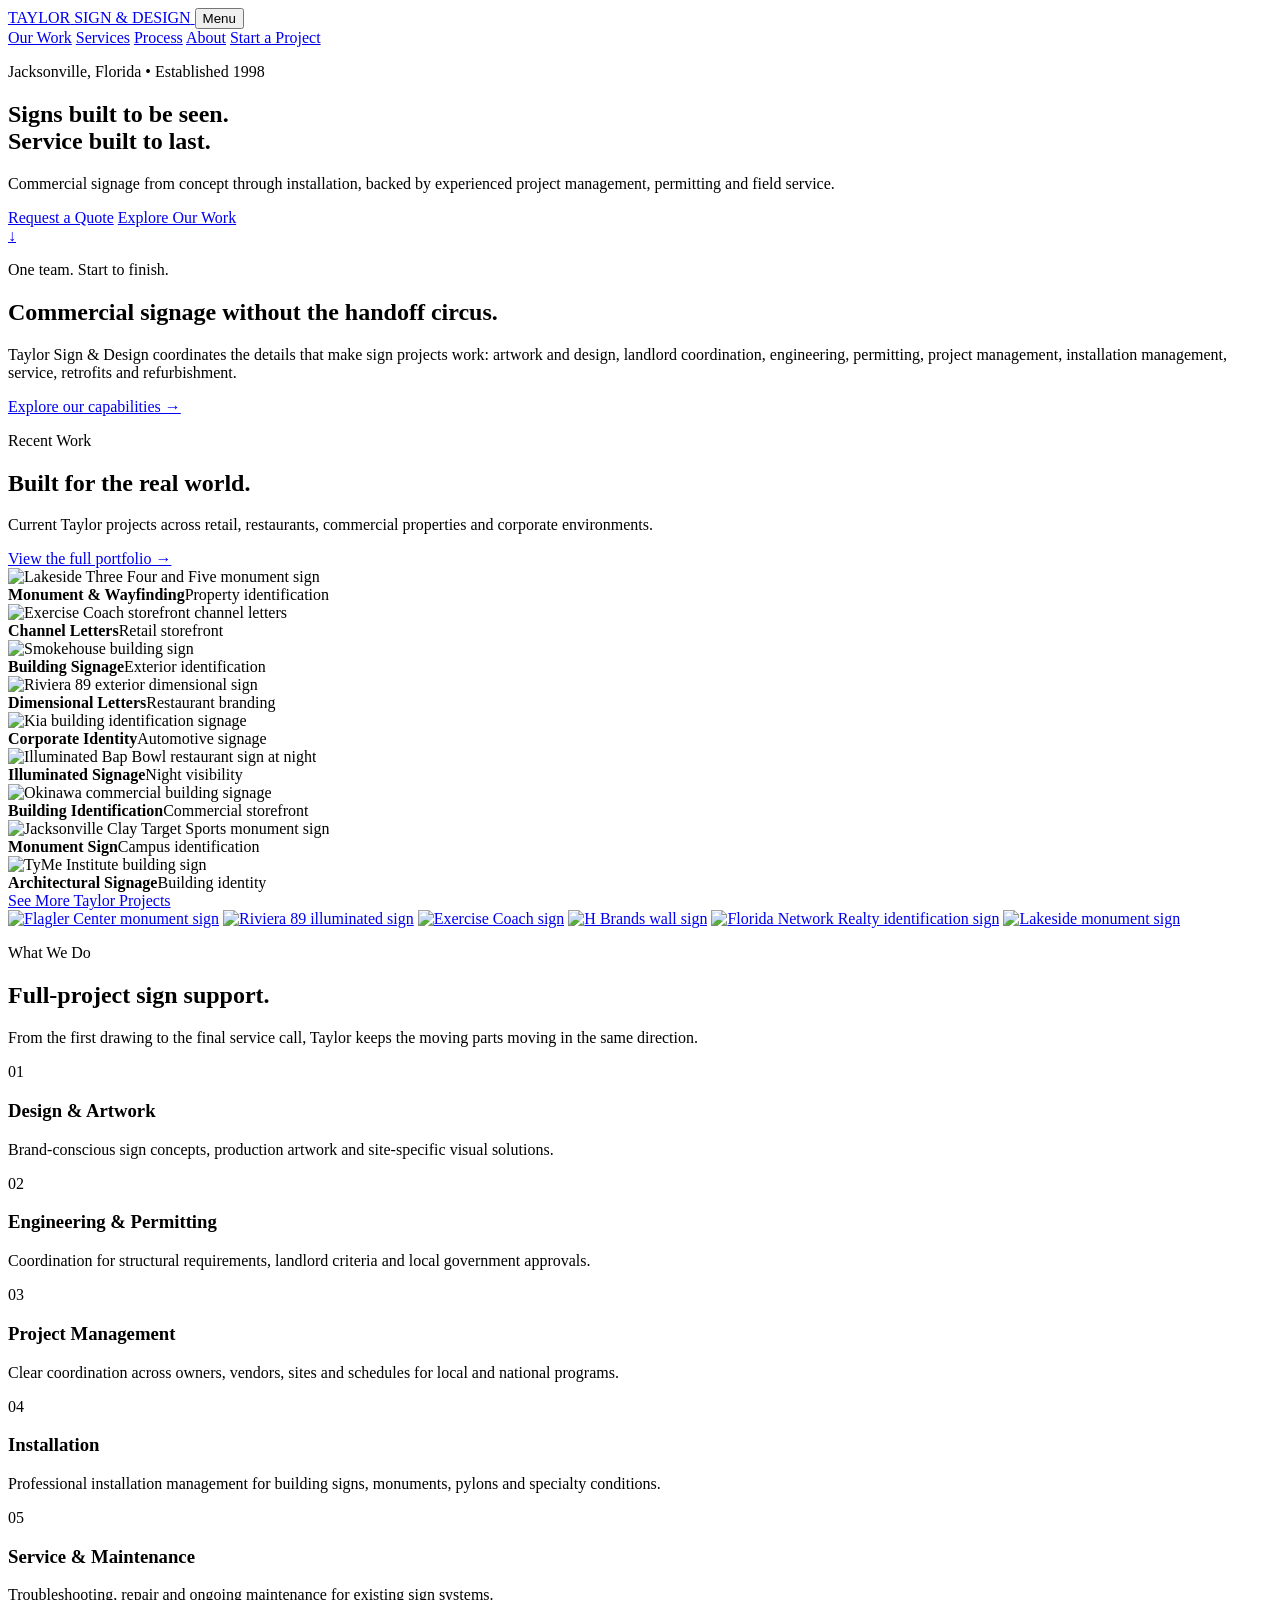
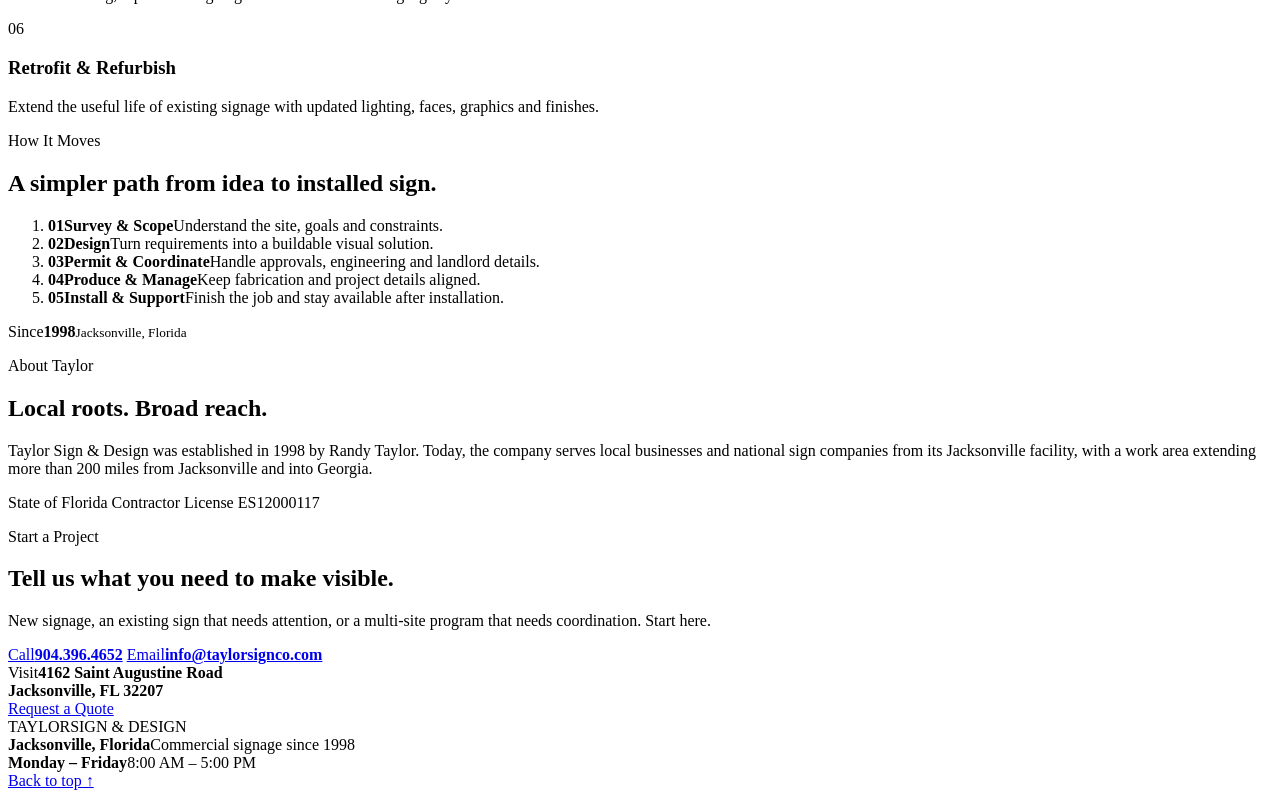
==== index.html @ ac62c3d6 "Add V5 homepage scale pass" ====
<!doctype html>
<html lang="en">
<head>
  <meta charset="utf-8">
  <meta name="viewport" content="width=device-width, initial-scale=1">
  <title>Taylor Sign & Design | Jacksonville Commercial Sign Company</title>
  <meta name="description" content="Taylor Sign & Design provides commercial sign design, permitting, project management, installation, service, retrofits and refurbishment throughout Northeast Florida and beyond.">
  <link rel="stylesheet" href="assets/site.css">
</head>
<body>
  <header class="site-header" id="top">
    <a class="wordmark" href="#top" aria-label="Taylor Sign & Design home">
      <span class="wordmark-main">TAYLOR</span>
      <span class="wordmark-sub">SIGN &amp; DESIGN</span>
    </a>
    <button class="menu-toggle" aria-expanded="false" aria-controls="main-nav">Menu</button>
    <nav id="main-nav" class="main-nav" aria-label="Main navigation">
      <a href="work.html">Our Work</a>
      <a href="#services">Services</a>
      <a href="#process">Process</a>
      <a href="#about">About</a>
      <a class="nav-cta" href="#contact">Start a Project</a>
    </nav>
  </header>

  <main>
    <section class="hero">
      <div class="hero-media" aria-hidden="true"></div>
      <div class="hero-scrim"></div>
      <div class="hero-content shell">
        <p class="eyebrow">Jacksonville, Florida • Established 1998</p>
        <h1>Signs built to be seen.<br><span>Service built to last.</span></h1>
        <p class="hero-copy">Commercial signage from concept through installation, backed by experienced project management, permitting and field service.</p>
        <div class="hero-actions">
          <a class="button primary" href="#contact">Request a Quote</a>
          <a class="button ghost" href="work.html">Explore Our Work</a>
        </div>
      </div>
      <a class="scroll-cue" href="#intro" aria-label="Scroll to learn more">↓</a>
    </section>

    <section id="intro" class="intro shell section-pad">
      <div>
        <p class="eyebrow dark">One team. Start to finish.</p>
        <h2>Commercial signage without the handoff circus.</h2>
      </div>
      <div class="intro-copy">
        <p>Taylor Sign &amp; Design coordinates the details that make sign projects work: artwork and design, landlord coordination, engineering, permitting, project management, installation management, service, retrofits and refurbishment.</p>
        <a class="text-link" href="#services">Explore our capabilities →</a>
      </div>
    </section>

    <section id="work" class="work-section section-pad">
      <div class="shell section-heading">
        <div>
          <p class="eyebrow dark">Recent Work</p>
          <h2>Built for the real world.</h2>
        </div>
        <div class="heading-actions">
          <p>Current Taylor projects across retail, restaurants, commercial properties and corporate environments.</p>
          <a class="text-link" href="work.html">View the full portfolio →</a>
        </div>
      </div>
      <div class="project-grid shell">
        <article class="project-card project-card-large">
          <img src="https://6aad9b55321b9ff4ff5b09b3--taylorsignco-test.netlify.app/assets/portfolio/portfolio-24.webp" alt="Lakeside Three Four and Five monument sign" loading="lazy">
          <div class="project-meta"><strong>Monument &amp; Wayfinding</strong><span>Property identification</span></div>
        </article>
        <article class="project-card">
          <img src="https://6aad9b55321b9ff4ff5b09b3--taylorsignco-test.netlify.app/assets/portfolio/portfolio-29.webp" alt="Exercise Coach storefront channel letters" loading="lazy">
          <div class="project-meta"><strong>Channel Letters</strong><span>Retail storefront</span></div>
        </article>
        <article class="project-card">
          <img src="https://6aad9b55321b9ff4ff5b09b3--taylorsignco-test.netlify.app/assets/portfolio/portfolio-15.webp" alt="Smokehouse building sign" loading="lazy">
          <div class="project-meta"><strong>Building Signage</strong><span>Exterior identification</span></div>
        </article>
        <article class="project-card">
          <img src="https://6aad9b55321b9ff4ff5b09b3--taylorsignco-test.netlify.app/assets/portfolio/portfolio-11.webp" alt="Riviera 89 exterior dimensional sign" loading="lazy">
          <div class="project-meta"><strong>Dimensional Letters</strong><span>Restaurant branding</span></div>
        </article>
        <article class="project-card">
          <img src="https://6aad9b55321b9ff4ff5b09b3--taylorsignco-test.netlify.app/assets/portfolio/portfolio-18.webp" alt="Kia building identification signage" loading="lazy">
          <div class="project-meta"><strong>Corporate Identity</strong><span>Automotive signage</span></div>
        </article>
        <article class="project-card project-card-wide">
          <img src="https://6aad9b55321b9ff4ff5b09b3--taylorsignco-test.netlify.app/assets/portfolio/portfolio-01.webp" alt="Illuminated Bap Bowl restaurant sign at night" loading="lazy">
          <div class="project-meta"><strong>Illuminated Signage</strong><span>Night visibility</span></div>
        </article>
        <article class="project-card">
          <img src="https://6aad9b55321b9ff4ff5b09b3--taylorsignco-test.netlify.app/assets/portfolio/portfolio-03.webp" alt="Okinawa commercial building signage" loading="lazy">
          <div class="project-meta"><strong>Building Identification</strong><span>Commercial storefront</span></div>
        </article>
        <article class="project-card">
          <img src="https://6aad9b55321b9ff4ff5b09b3--taylorsignco-test.netlify.app/assets/portfolio/portfolio-35.webp" alt="Jacksonville Clay Target Sports monument sign" loading="lazy">
          <div class="project-meta"><strong>Monument Sign</strong><span>Campus identification</span></div>
        </article>
        <article class="project-card">
          <img src="https://6aad9b55321b9ff4ff5b09b3--taylorsignco-test.netlify.app/assets/portfolio/portfolio-32.webp" alt="TyMe Institute building sign" loading="lazy">
          <div class="project-meta"><strong>Architectural Signage</strong><span>Building identity</span></div>
        </article>
      </div>
      <div class="shell work-cta">
        <a class="button dark-button" href="work.html">See More Taylor Projects</a>
      </div>
    </section>

    <section class="visual-band" aria-label="Taylor Sign project examples">
      <a href="work.html"><img src="https://6aad9b55321b9ff4ff5b09b3--taylorsignco-test.netlify.app/assets/portfolio/portfolio-20.webp" alt="Flagler Center monument sign"></a>
      <a href="work.html"><img src="https://6aad9b55321b9ff4ff5b09b3--taylorsignco-test.netlify.app/assets/portfolio/portfolio-13.webp" alt="Riviera 89 illuminated sign"></a>
      <a href="work.html"><img src="https://6aad9b55321b9ff4ff5b09b3--taylorsignco-test.netlify.app/assets/portfolio/portfolio-31.webp" alt="Exercise Coach sign"></a>
      <a href="work.html"><img src="https://6aad9b55321b9ff4ff5b09b3--taylorsignco-test.netlify.app/assets/portfolio/portfolio-08.webp" alt="H Brands wall sign"></a>
      <a href="work.html"><img src="https://6aad9b55321b9ff4ff5b09b3--taylorsignco-test.netlify.app/assets/portfolio/portfolio-17.webp" alt="Florida Network Realty identification sign"></a>
      <a href="work.html"><img src="https://6aad9b55321b9ff4ff5b09b3--taylorsignco-test.netlify.app/assets/portfolio/portfolio-25.webp" alt="Lakeside monument sign"></a>
    </section>

    <section id="services" class="services-section section-pad">
      <div class="shell">
        <div class="section-heading inverse">
          <div><p class="eyebrow">What We Do</p><h2>Full-project sign support.</h2></div>
          <p>From the first drawing to the final service call, Taylor keeps the moving parts moving in the same direction.</p>
        </div>
        <div class="service-grid">
          <article><span>01</span><h3>Design &amp; Artwork</h3><p>Brand-conscious sign concepts, production artwork and site-specific visual solutions.</p></article>
          <article><span>02</span><h3>Engineering &amp; Permitting</h3><p>Coordination for structural requirements, landlord criteria and local government approvals.</p></article>
          <article><span>03</span><h3>Project Management</h3><p>Clear coordination across owners, vendors, sites and schedules for local and national programs.</p></article>
          <article><span>04</span><h3>Installation</h3><p>Professional installation management for building signs, monuments, pylons and specialty conditions.</p></article>
          <article><span>05</span><h3>Service &amp; Maintenance</h3><p>Troubleshooting, repair and ongoing maintenance for existing sign systems.</p></article>
          <article><span>06</span><h3>Retrofit &amp; Refurbish</h3><p>Extend the useful life of existing signage with updated lighting, faces, graphics and finishes.</p></article>
        </div>
      </div>
    </section>

    <section id="process" class="process-section section-pad shell">
      <div class="section-heading">
        <div><p class="eyebrow dark">How It Moves</p><h2>A simpler path from idea to installed sign.</h2></div>
      </div>
      <ol class="process-track">
        <li><b>01</b><strong>Survey &amp; Scope</strong><span>Understand the site, goals and constraints.</span></li>
        <li><b>02</b><strong>Design</strong><span>Turn requirements into a buildable visual solution.</span></li>
        <li><b>03</b><strong>Permit &amp; Coordinate</strong><span>Handle approvals, engineering and landlord details.</span></li>
        <li><b>04</b><strong>Produce &amp; Manage</strong><span>Keep fabrication and project details aligned.</span></li>
        <li><b>05</b><strong>Install &amp; Support</strong><span>Finish the job and stay available after installation.</span></li>
      </ol>
    </section>

    <section id="about" class="about-section section-pad">
      <div class="shell about-grid">
        <div class="about-stat"><span>Since</span><strong>1998</strong><small>Jacksonville, Florida</small></div>
        <div>
          <p class="eyebrow">About Taylor</p>
          <h2>Local roots. Broad reach.</h2>
          <p>Taylor Sign &amp; Design was established in 1998 by Randy Taylor. Today, the company serves local businesses and national sign companies from its Jacksonville facility, with a work area extending more than 200 miles from Jacksonville and into Georgia.</p>
          <p class="license">State of Florida Contractor License ES12000117</p>
        </div>
      </div>
    </section>

    <section id="contact" class="contact-section section-pad">
      <div class="shell contact-grid">
        <div>
          <p class="eyebrow dark">Start a Project</p>
          <h2>Tell us what you need to make visible.</h2>
          <p>New signage, an existing sign that needs attention, or a multi-site program that needs coordination. Start here.</p>
        </div>
        <div class="contact-card">
          <a href="tel:+19043964652"><span>Call</span><strong>904.396.4652</strong></a>
          <a href="mailto:info@taylorsignco.com"><span>Email</span><strong>info@taylorsignco.com</strong></a>
          <div><span>Visit</span><strong>4162 Saint Augustine Road<br>Jacksonville, FL 32207</strong></div>
          <a class="button primary full" href="mailto:info@taylorsignco.com?subject=Website%20Project%20Inquiry">Request a Quote</a>
        </div>
      </div>
    </section>
  </main>

  <footer>
    <div class="shell footer-grid">
      <div class="wordmark footer-wordmark"><span class="wordmark-main">TAYLOR</span><span class="wordmark-sub">SIGN &amp; DESIGN</span></div>
      <div><strong>Jacksonville, Florida</strong><span>Commercial signage since 1998</span></div>
      <div><strong>Monday – Friday</strong><span>8:00 AM – 5:00 PM</span></div>
      <a href="#top">Back to top ↑</a>
    </div>
  </footer>
  <script src="assets/site.js"></script>
</body>
</html>
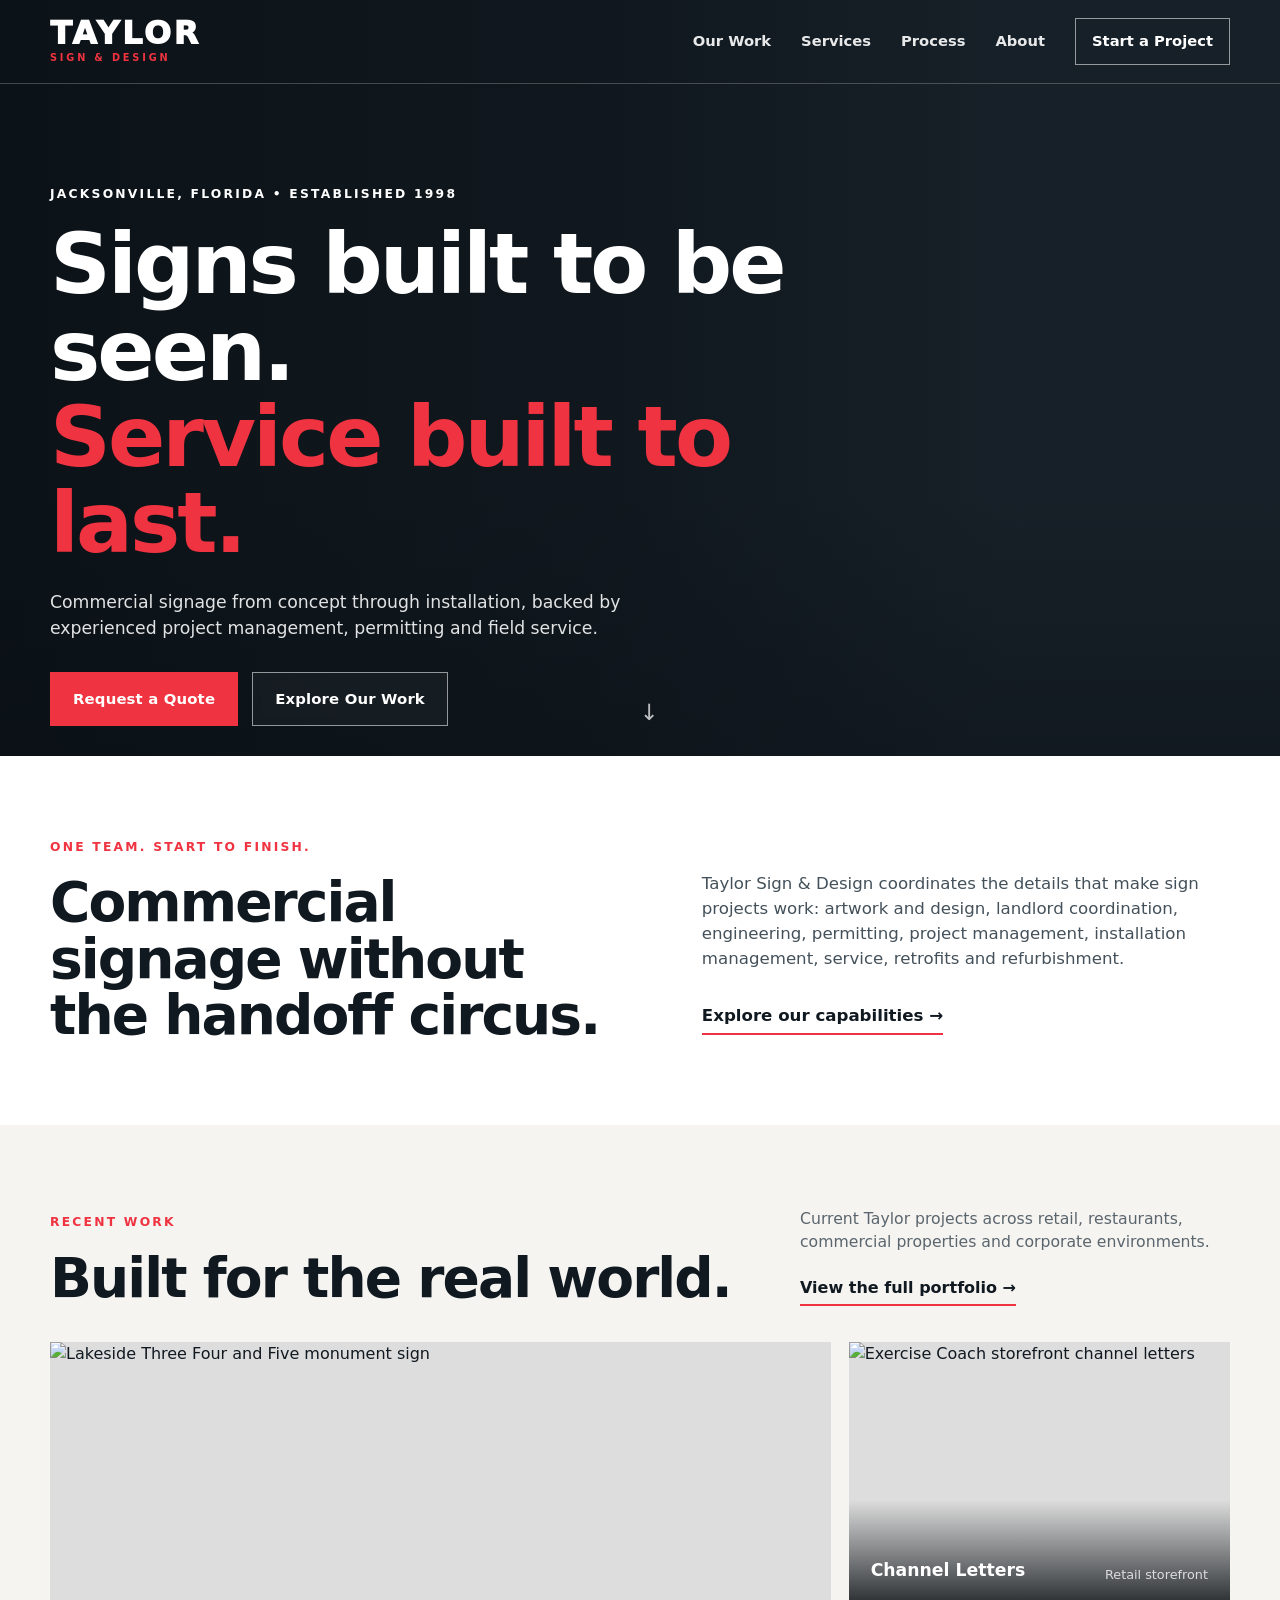
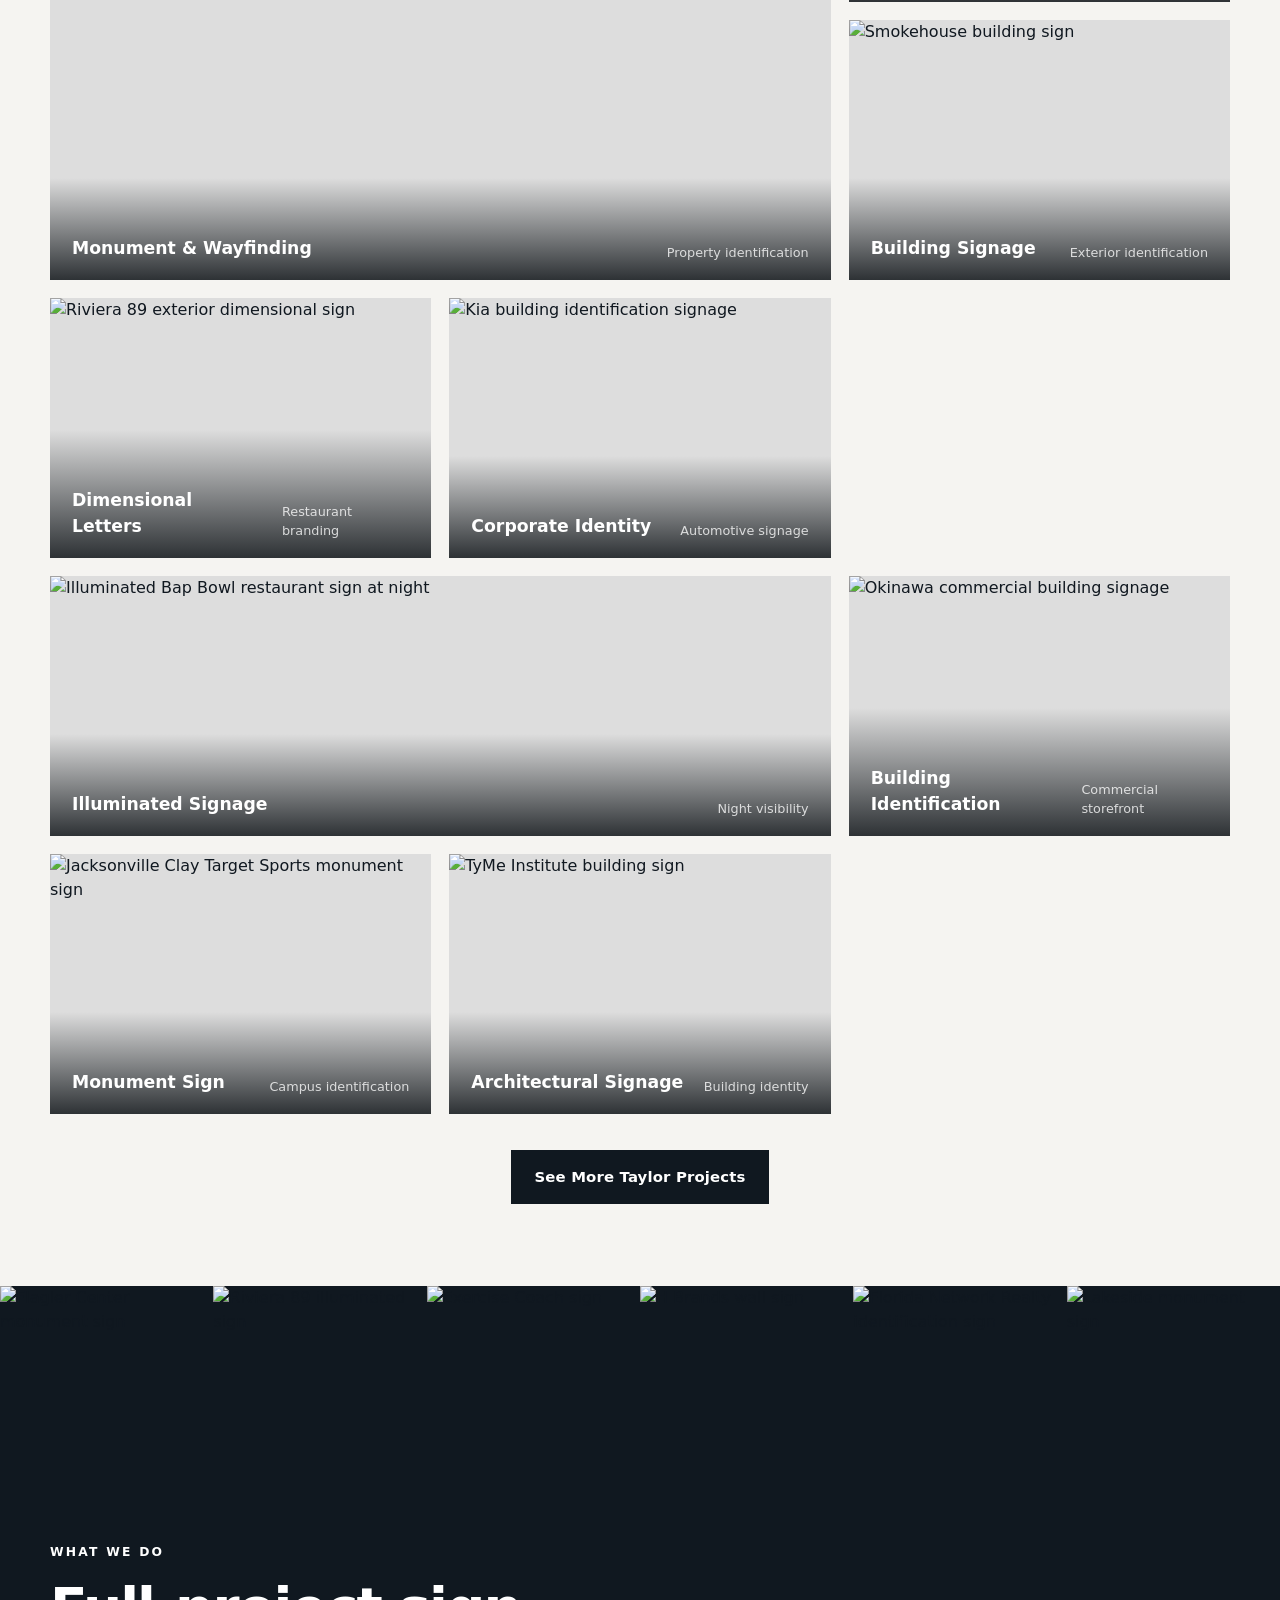
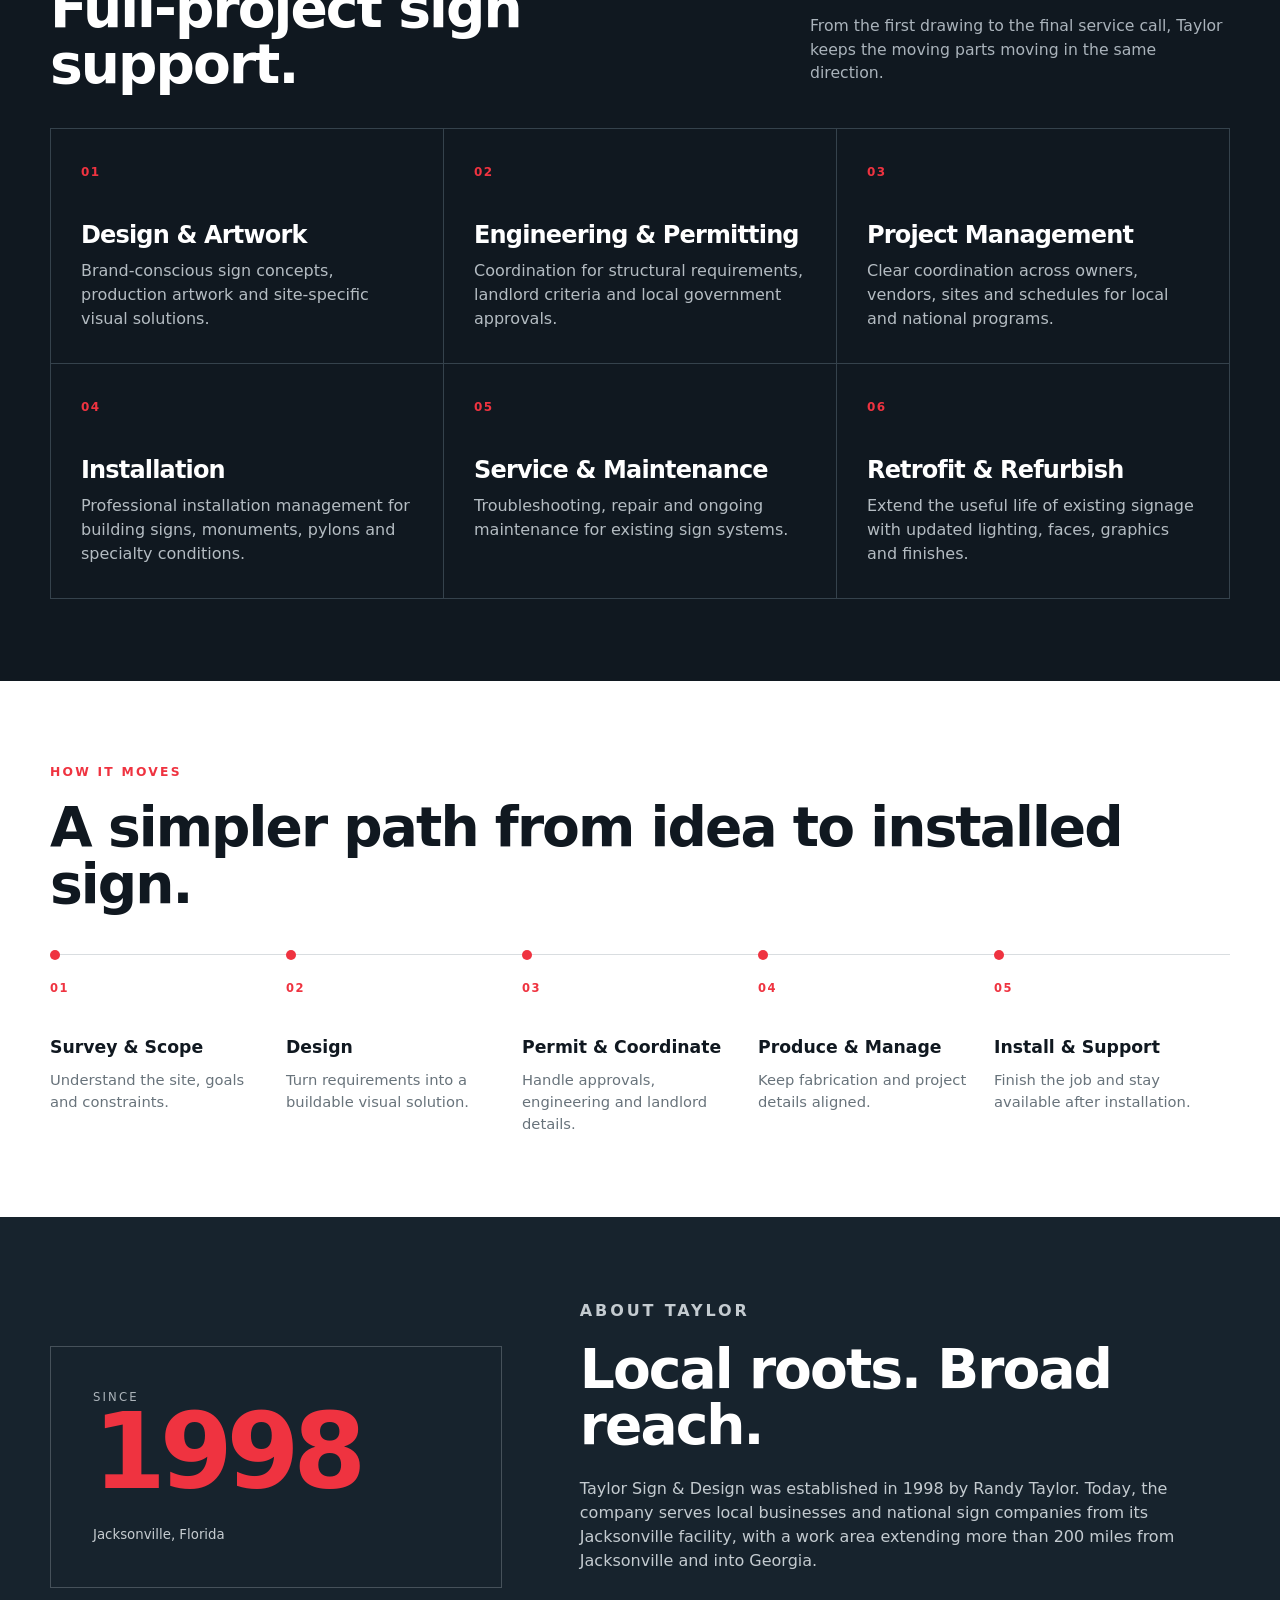
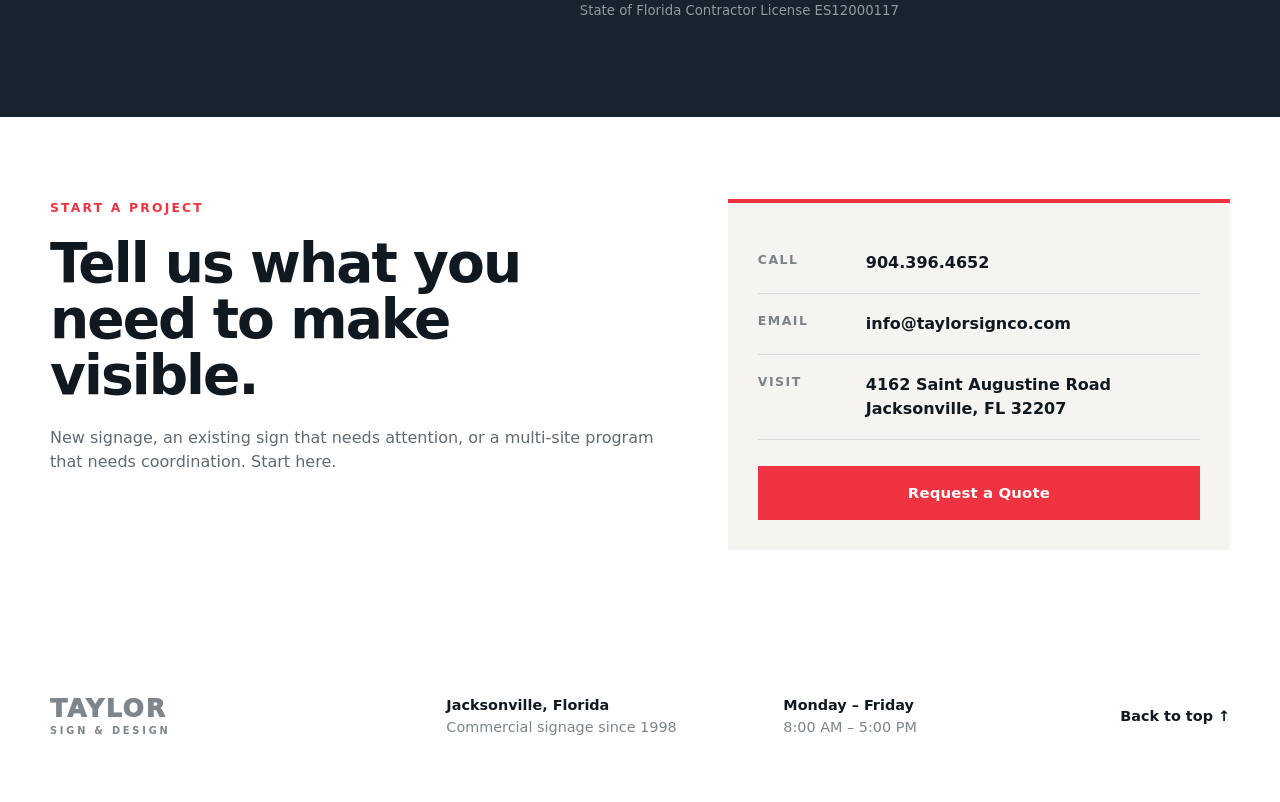
==== commit da236547: "Restore V4 baseline homepage on main" ====
--- a/index.html
+++ b/index.html
@@ -182,4 +182,4 @@
   </footer>
   <script src="assets/site.js"></script>
 </body>
-</html>
+</html>
--- a/assets/site.css
+++ b/assets/site.css
@@ -0,0 +1,47 @@
+:root{
+  --red:#ef3340;
+  --ink:#101820;
+  --ink2:#17232d;
+  --paper:#f5f4f1;
+  --white:#fff;
+  --muted:#66717a;
+  --line:#d9dde0;
+  --shell:min(1180px, calc(100% - 48px));
+}
+*{box-sizing:border-box}html{scroll-behavior:smooth}body{margin:0;font-family:Inter,ui-sans-serif,system-ui,-apple-system,BlinkMacSystemFont,"Segoe UI",sans-serif;color:var(--ink);background:#fff;line-height:1.5}a{color:inherit;text-decoration:none}img{display:block;width:100%}.shell{width:var(--shell);margin-inline:auto}.section-pad{padding:82px 0}.eyebrow{margin:0 0 18px;font-size:.77rem;font-weight:800;letter-spacing:.18em;text-transform:uppercase;color:#fff}.eyebrow.dark{color:var(--red)}h1,h2,h3,p{margin-top:0}h1,h2,h3{line-height:1.02;letter-spacing:-.035em}h2{font-size:clamp(2.25rem,4.3vw,4rem);margin-bottom:0}.site-header{height:84px;padding:0 max(24px,calc((100vw - 1180px)/2));display:flex;align-items:center;justify-content:space-between;position:absolute;z-index:20;top:0;left:0;right:0;color:#fff;border-bottom:1px solid rgba(255,255,255,.22)}.wordmark{display:inline-flex;flex-direction:column;line-height:.8}.wordmark-main{font-weight:950;font-size:2rem;letter-spacing:.08em}.wordmark-sub{font-weight:800;font-size:.61rem;letter-spacing:.29em;margin-top:8px;color:var(--red)}.main-nav{display:flex;align-items:center;gap:30px;font-weight:700;font-size:.92rem}.main-nav a:not(.nav-cta){opacity:.9}.main-nav a:hover{opacity:1}.nav-cta{border:1px solid rgba(255,255,255,.55);padding:11px 16px}.menu-toggle{display:none}.hero{height:min(760px,84vh);min-height:610px;position:relative;color:#fff;overflow:hidden;background:#18222a}.hero-media{position:absolute;inset:0;background:url('https://6aad9b55321b9ff4ff5b09b3--taylorsignco-test.netlify.app/assets/img/hero-tyme.webp') center/cover no-repeat;transform:scale(1.015)}.hero-scrim{position:absolute;inset:0;background:linear-gradient(90deg,rgba(10,16,21,.86) 0%,rgba(10,16,21,.58) 45%,rgba(10,16,21,.1) 78%),linear-gradient(0deg,rgba(10,16,21,.4),transparent 35%)}.hero-content{position:relative;z-index:2;padding-top:185px}.hero h1{font-size:clamp(3.5rem,6.6vw,6.35rem);max-width:900px;margin:0 0 24px;font-weight:900}.hero h1 span{color:var(--red)}.hero-copy{font-size:clamp(1rem,1.35vw,1.18rem);max-width:640px;color:rgba(255,255,255,.88);margin-bottom:30px}.hero-actions{display:flex;gap:14px;flex-wrap:wrap}.button{display:inline-flex;align-items:center;justify-content:center;padding:15px 22px;font-weight:850;font-size:.93rem;letter-spacing:.01em;border:1px solid transparent;transition:.2s ease}.button.primary{background:var(--red);color:#fff}.button.primary:hover{background:#d82634}.button.ghost{border-color:rgba(255,255,255,.55);color:#fff;background:rgba(255,255,255,.04);backdrop-filter:blur(4px)}.button.full{width:100%}.scroll-cue{position:absolute;z-index:3;bottom:26px;left:50%;font-size:1.4rem;color:#fff;opacity:.72}.intro{display:grid;grid-template-columns:1.05fr .95fr;gap:68px;align-items:start}.intro h2{max-width:600px}.intro-copy{font-size:1.04rem;color:#44515a;padding-top:34px}.text-link{display:inline-block;margin-top:16px;color:var(--ink);font-weight:800;border-bottom:2px solid var(--red);padding-bottom:4px}.work-section{background:var(--paper)}.section-heading{display:flex;align-items:end;justify-content:space-between;gap:44px;margin-bottom:36px}.section-heading>p{max-width:420px;color:#5b656d;margin-bottom:7px;font-size:.98rem}.project-grid{display:grid;grid-template-columns:repeat(3,1fr);gap:18px}.project-card{position:relative;overflow:hidden;background:#ddd;min-height:260px}.project-card-large{grid-column:span 2;grid-row:span 2;min-height:520px}.project-card-wide{grid-column:span 2}.project-card img{height:100%;min-height:260px;object-fit:cover;transition:transform .5s ease}.project-card:hover img{transform:scale(1.025)}.project-meta{position:absolute;left:0;right:0;bottom:0;padding:58px 22px 18px;background:linear-gradient(transparent,rgba(7,12,16,.82));color:#fff;display:flex;justify-content:space-between;align-items:end;gap:20px}.project-meta strong{font-size:1.08rem}.project-meta span{font-size:.8rem;opacity:.78}.services-section{background:var(--ink);color:#fff}.section-heading.inverse>p{color:#aab3bb}.service-grid{display:grid;grid-template-columns:repeat(3,1fr);border-top:1px solid #35424c;border-left:1px solid #35424c}.service-grid article{padding:30px;border-right:1px solid #35424c;border-bottom:1px solid #35424c;min-height:235px}.service-grid span{font-size:.75rem;color:var(--red);font-weight:900;letter-spacing:.12em}.service-grid h3{font-size:1.5rem;margin:40px 0 12px}.service-grid p{color:#b4bcc2;margin:0}.process-track{list-style:none;margin:42px 0 0;padding:0;display:grid;grid-template-columns:repeat(5,1fr);border-top:1px solid var(--line)}.process-track li{padding:25px 24px 0 0;position:relative}.process-track li:before{content:"";position:absolute;top:-5px;left:0;width:10px;height:10px;background:var(--red);border-radius:50%}.process-track b{display:block;color:var(--red);font-size:.72rem;letter-spacing:.13em;margin-bottom:38px}.process-track strong{display:block;font-size:1.08rem;margin-bottom:8px}.process-track span{display:block;color:#68737b;font-size:.92rem}.about-section{background:var(--ink2);color:#fff}.about-grid{display:grid;grid-template-columns:.82fr 1.18fr;gap:78px;align-items:center}.about-stat{border:1px solid #46515a;padding:42px;display:flex;flex-direction:column}.about-stat span{color:#adb5bb;text-transform:uppercase;font-size:.73rem;letter-spacing:.18em}.about-stat strong{font-size:clamp(4.6rem,8.2vw,7.6rem);line-height:.86;color:var(--red);letter-spacing:-.06em}.about-stat small{margin-top:28px;color:#c6ccd0}.about-grid h2{margin-bottom:24px}.about-grid p{color:#c4cbd0;font-size:1rem;max-width:670px}.about-grid .license{font-size:.83rem;color:#909ba3;margin-top:28px}.contact-section{background:#fff}.contact-grid{display:grid;grid-template-columns:1.1fr .9fr;gap:64px}.contact-grid>div:first-child>p:last-child{color:#5f6a72;max-width:650px;font-size:1rem;margin-top:22px}.contact-card{border-top:4px solid var(--red);background:var(--paper);padding:30px}.contact-card>a:not(.button),.contact-card>div{display:grid;grid-template-columns:90px 1fr;gap:18px;padding:18px 0;border-bottom:1px solid #d9dbdc}.contact-card span{font-size:.78rem;text-transform:uppercase;letter-spacing:.12em;color:#7a8389;font-weight:800}.contact-card strong{font-size:1rem}.contact-card .button{margin-top:26px}.footer-grid{min-height:170px;display:grid;grid-template-columns:1.2fr 1fr 1fr auto;align-items:center;gap:40px}.footer-grid>div:not(.wordmark){display:flex;flex-direction:column;font-size:.9rem}.footer-grid span{color:#7d868d}.footer-grid>a{font-size:.9rem;font-weight:800}.footer-wordmark .wordmark-main{font-size:1.55rem}
+@media(max-width:900px){:root{--shell:min(100% - 34px,1180px)}.section-pad{padding:64px 0}.main-nav{display:none;position:absolute;top:84px;left:0;right:0;background:var(--ink);padding:25px;flex-direction:column;align-items:flex-start}.main-nav.open{display:flex}.menu-toggle{display:block;border:1px solid rgba(255,255,255,.45);background:transparent;color:#fff;padding:9px 13px;font-weight:800}.hero{min-height:640px}.hero-content{padding-top:170px}.intro,.about-grid,.contact-grid{grid-template-columns:1fr;gap:40px}.intro-copy{padding-top:0}.section-heading{align-items:start;flex-direction:column;gap:20px}.project-grid{grid-template-columns:1fr 1fr}.project-card-large{grid-column:span 2;min-height:460px}.project-card-wide{grid-column:span 2}.service-grid{grid-template-columns:1fr 1fr}.process-track{grid-template-columns:1fr}.process-track li{padding:25px 0 25px 26px;border-left:1px solid var(--line)}.process-track li:before{top:31px;left:-5px}.process-track b{margin-bottom:8px}.footer-grid{grid-template-columns:1fr 1fr;padding:35px 0}.site-header{padding-inline:17px}}
+@media(max-width:600px){.site-header{height:74px}.wordmark-main{font-size:1.55rem}.wordmark-sub{font-size:.5rem}.main-nav{top:74px}.hero{min-height:600px;height:82vh}.hero-content{padding-top:150px}.hero h1{font-size:clamp(3rem,15vw,4.5rem)}.hero-copy{font-size:1rem}.project-grid,.service-grid{grid-template-columns:1fr}.project-card-large,.project-card-wide{grid-column:span 1;min-height:330px}.service-grid article{min-height:230px}.footer-grid{grid-template-columns:1fr;gap:24px}.about-stat{padding:30px}.contact-card{padding:22px}.contact-card>a:not(.button),.contact-card>div{grid-template-columns:1fr;gap:4px}}
+
+.heading-actions{max-width:430px;display:flex;flex-direction:column;align-items:flex-start;gap:6px}
+.heading-actions p{color:#5b656d;margin:0;font-size:.98rem}
+.work-cta{display:flex;justify-content:center;margin-top:36px}
+.dark-button{background:var(--ink);color:#fff}
+.dark-button:hover{background:#24313a}
+.visual-band{display:grid;grid-template-columns:repeat(6,1fr);height:175px;overflow:hidden;background:var(--ink)}
+.visual-band a{display:block;overflow:hidden}
+.visual-band img{height:100%;object-fit:cover;transition:transform .45s ease,filter .45s ease}
+.visual-band a:hover img{transform:scale(1.035);filter:brightness(1.04)}
+.inner-page{background:var(--paper)}
+.inner-header{position:relative;background:var(--ink);color:#fff}
+.active-nav{color:#fff;border-bottom:2px solid var(--red);padding-bottom:4px}
+.portfolio-hero{background:var(--ink2);color:#fff;padding:90px 0 78px;position:relative;overflow:hidden}
+.portfolio-hero:after{content:"";position:absolute;right:-7vw;bottom:-12vw;width:48vw;height:48vw;border:1px solid rgba(255,255,255,.08);border-radius:50%}
+.portfolio-hero h1{font-size:clamp(3.8rem,7.2vw,6.5rem);max-width:940px;margin:0 0 22px;font-weight:900;line-height:.94}
+.portfolio-hero h1 span{color:var(--red)}
+.portfolio-hero p:last-child{font-size:1.03rem;color:#c5ccd1;max-width:760px;margin-bottom:0}
+.portfolio-intro{display:grid;grid-template-columns:1.1fr .9fr;gap:60px;align-items:end;margin-bottom:32px}
+.portfolio-intro>p{color:#66717a;font-size:.98rem;margin-bottom:10px}
+.filter-row{display:flex;flex-wrap:wrap;gap:10px;margin-bottom:34px}
+.filter{border:1px solid #cfd4d7;background:#fff;color:var(--ink);padding:10px 14px;font-weight:800;font-size:.82rem;cursor:pointer}
+.filter:hover,.filter.active{background:var(--ink);color:#fff;border-color:var(--ink)}
+.gallery-grid{display:grid;grid-template-columns:repeat(3,1fr);gap:14px}
+.gallery-card{min-width:0}.gallery-card.is-hidden{display:none}
+.gallery-open{display:block;position:relative;width:100%;height:100%;border:0;padding:0;background:#dfe3e5;cursor:pointer;text-align:left;overflow:hidden;aspect-ratio:4/3}
+.gallery-open img{width:100%;height:100%;object-fit:cover;transition:transform .45s ease}.gallery-open:hover img{transform:scale(1.025)}
+.gallery-meta{position:absolute;left:0;right:0;bottom:0;padding:54px 18px 16px;background:linear-gradient(transparent,rgba(5,10,14,.85));color:#fff;display:flex;align-items:flex-end;justify-content:space-between;gap:14px}
+.gallery-meta strong{font-size:.98rem}.gallery-meta em{font-style:normal;font-size:.73rem;opacity:.75}
+.gallery-card:nth-child(7n+1) .gallery-open,.gallery-card:nth-child(11n+5) .gallery-open{aspect-ratio:1/1}.gallery-card:nth-child(9n+3) .gallery-open{aspect-ratio:5/4}
+.lightbox{position:fixed;inset:0;background:rgba(7,11,14,.94);z-index:1000;display:none;align-items:center;justify-content:center;padding:40px}.lightbox.open{display:flex}.lightbox img{max-width:min(1320px,92vw);max-height:88vh;width:auto;height:auto;object-fit:contain}.lightbox-close{position:absolute;right:25px;top:20px;border:0;background:transparent;color:#fff;font-size:3rem;line-height:1;cursor:pointer}
+.portfolio-cta{background:var(--ink);color:#fff;margin-top:82px}.portfolio-cta-grid{display:grid;grid-template-columns:1fr 1fr;gap:80px;align-items:end}.portfolio-cta-grid p{color:#bbc4ca;max-width:560px;font-size:.98rem}.portfolio-cta-grid .button{margin-top:14px}
+@media(max-width:900px){.visual-band{grid-template-columns:repeat(3,1fr);height:315px}.portfolio-intro,.portfolio-cta-grid{grid-template-columns:1fr;gap:28px}.gallery-grid{grid-template-columns:repeat(2,1fr)}}
+@media(max-width:600px){.visual-band{grid-template-columns:repeat(2,1fr);height:380px}.portfolio-hero{padding:68px 0 56px}.portfolio-hero h1{font-size:clamp(3.1rem,14vw,4.6rem)}.gallery-grid{grid-template-columns:1fr}.filter-row{gap:8px}.filter{font-size:.76rem;padding:9px 11px}.lightbox{padding:18px}}
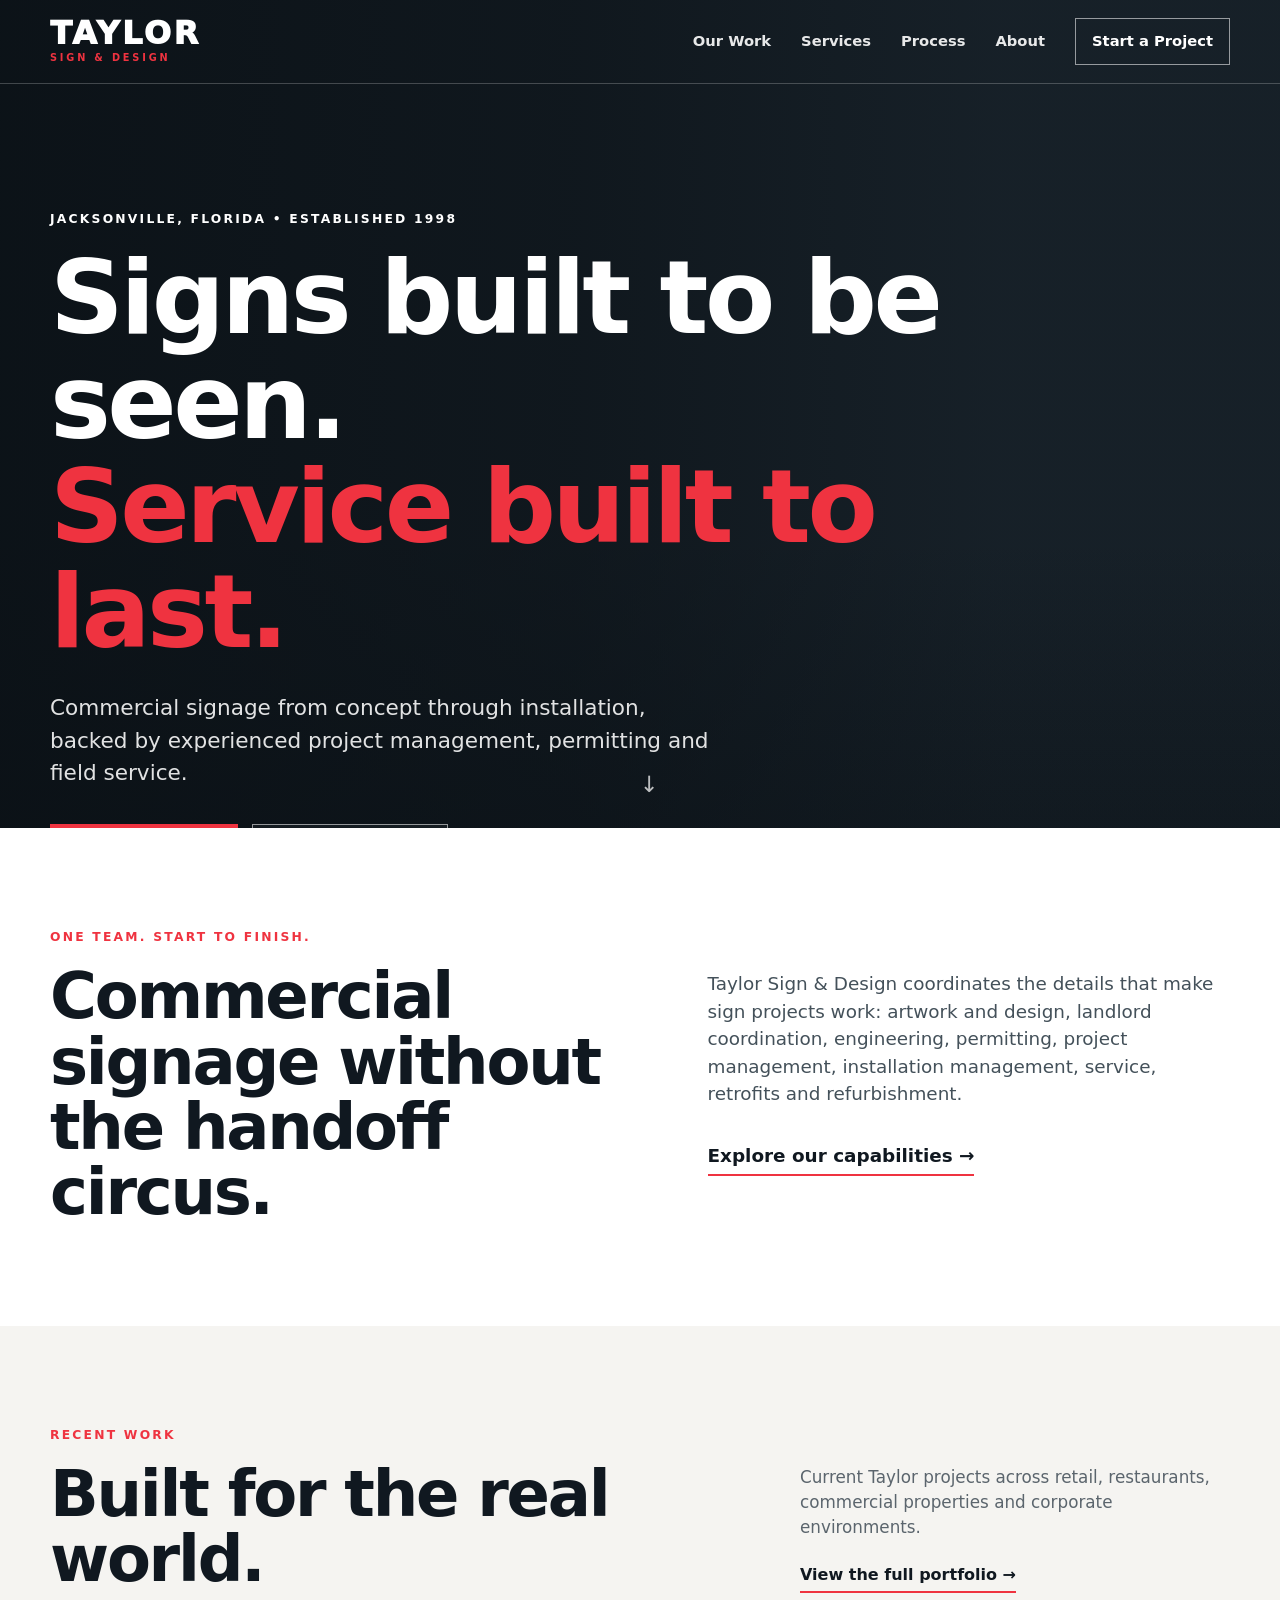
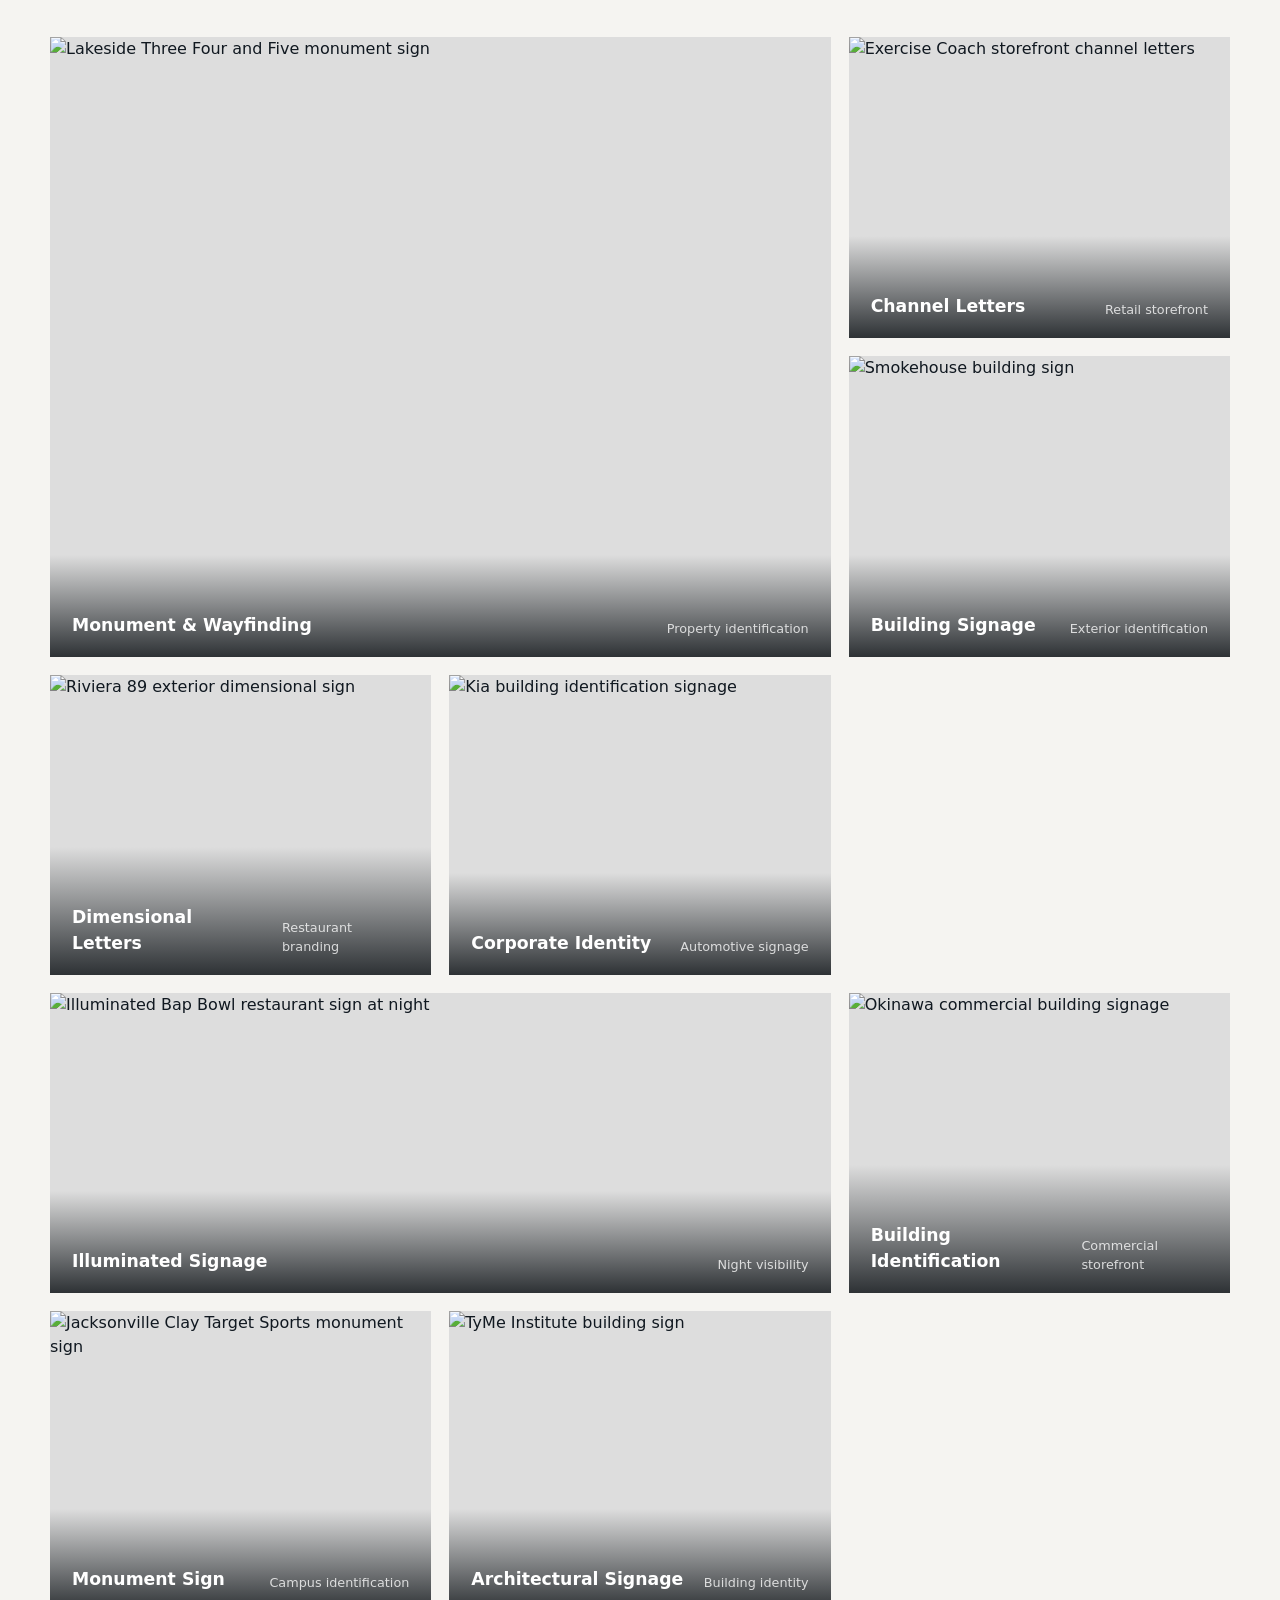
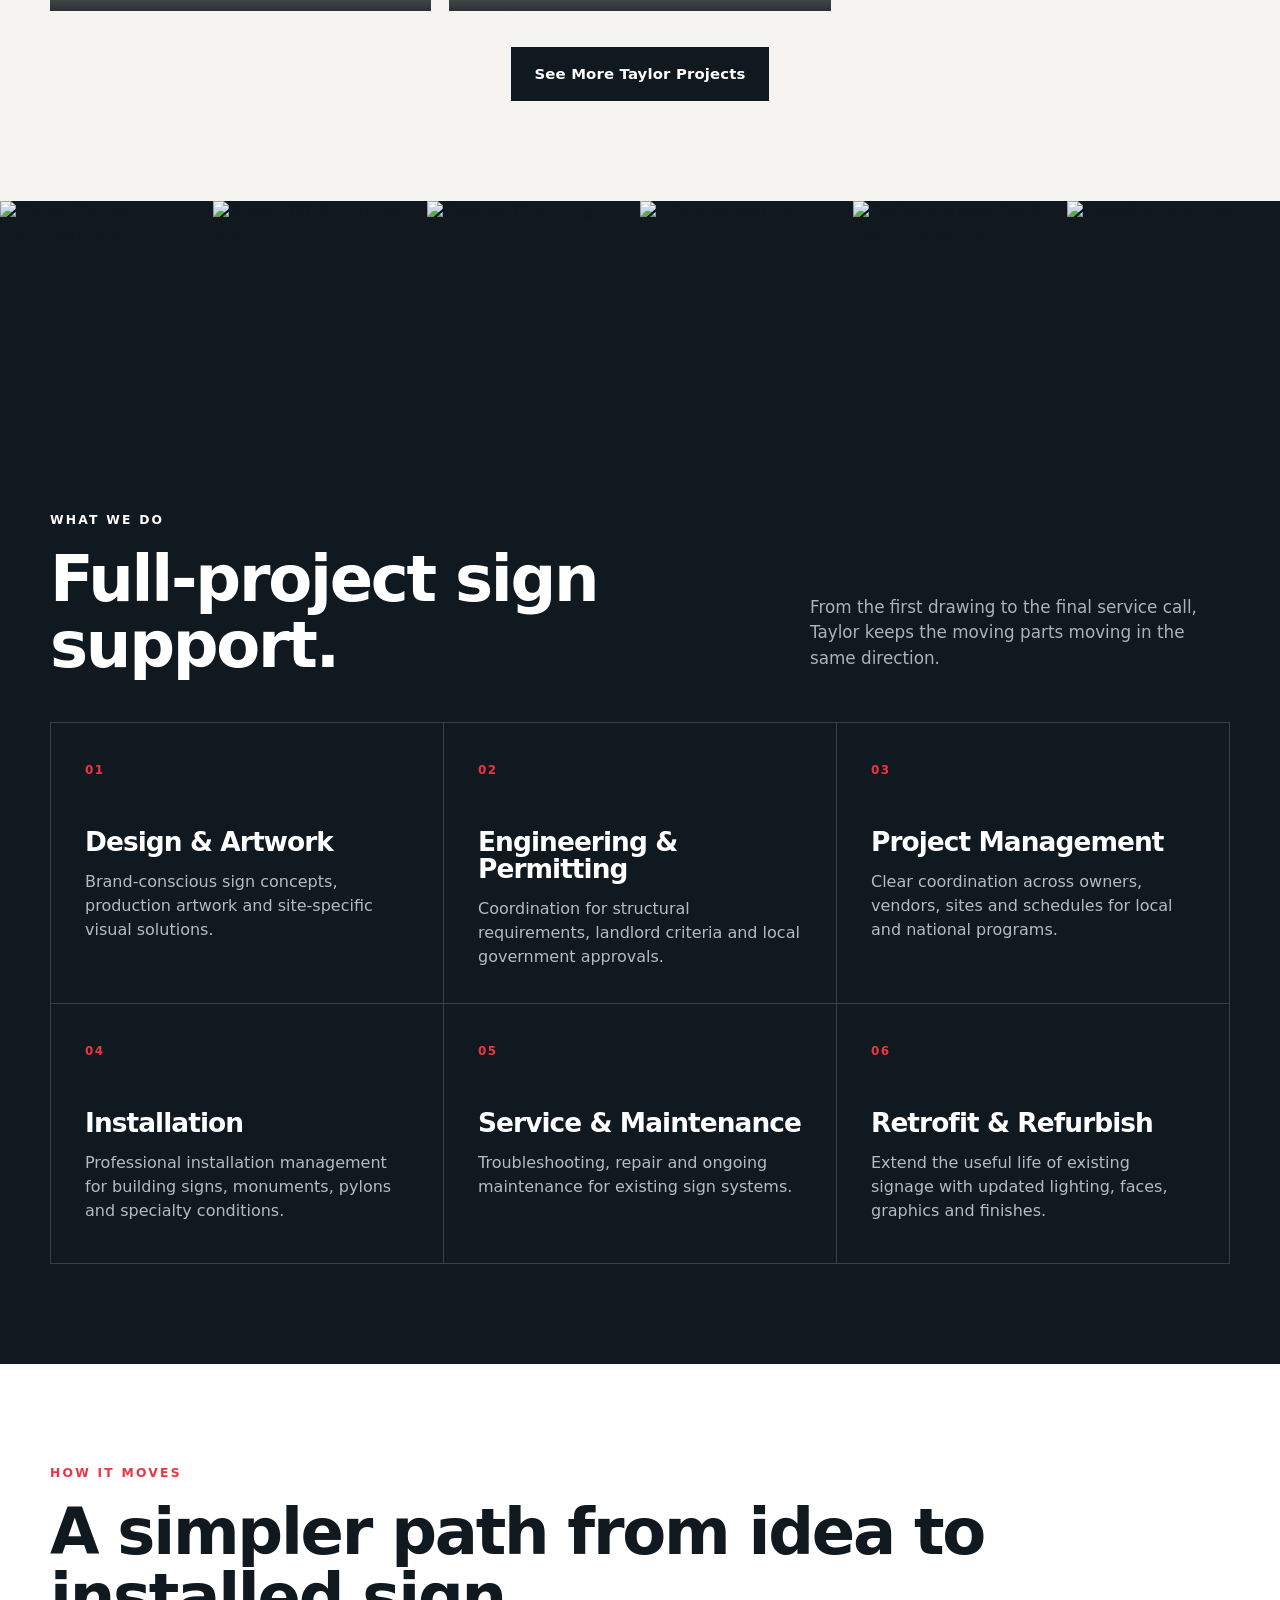
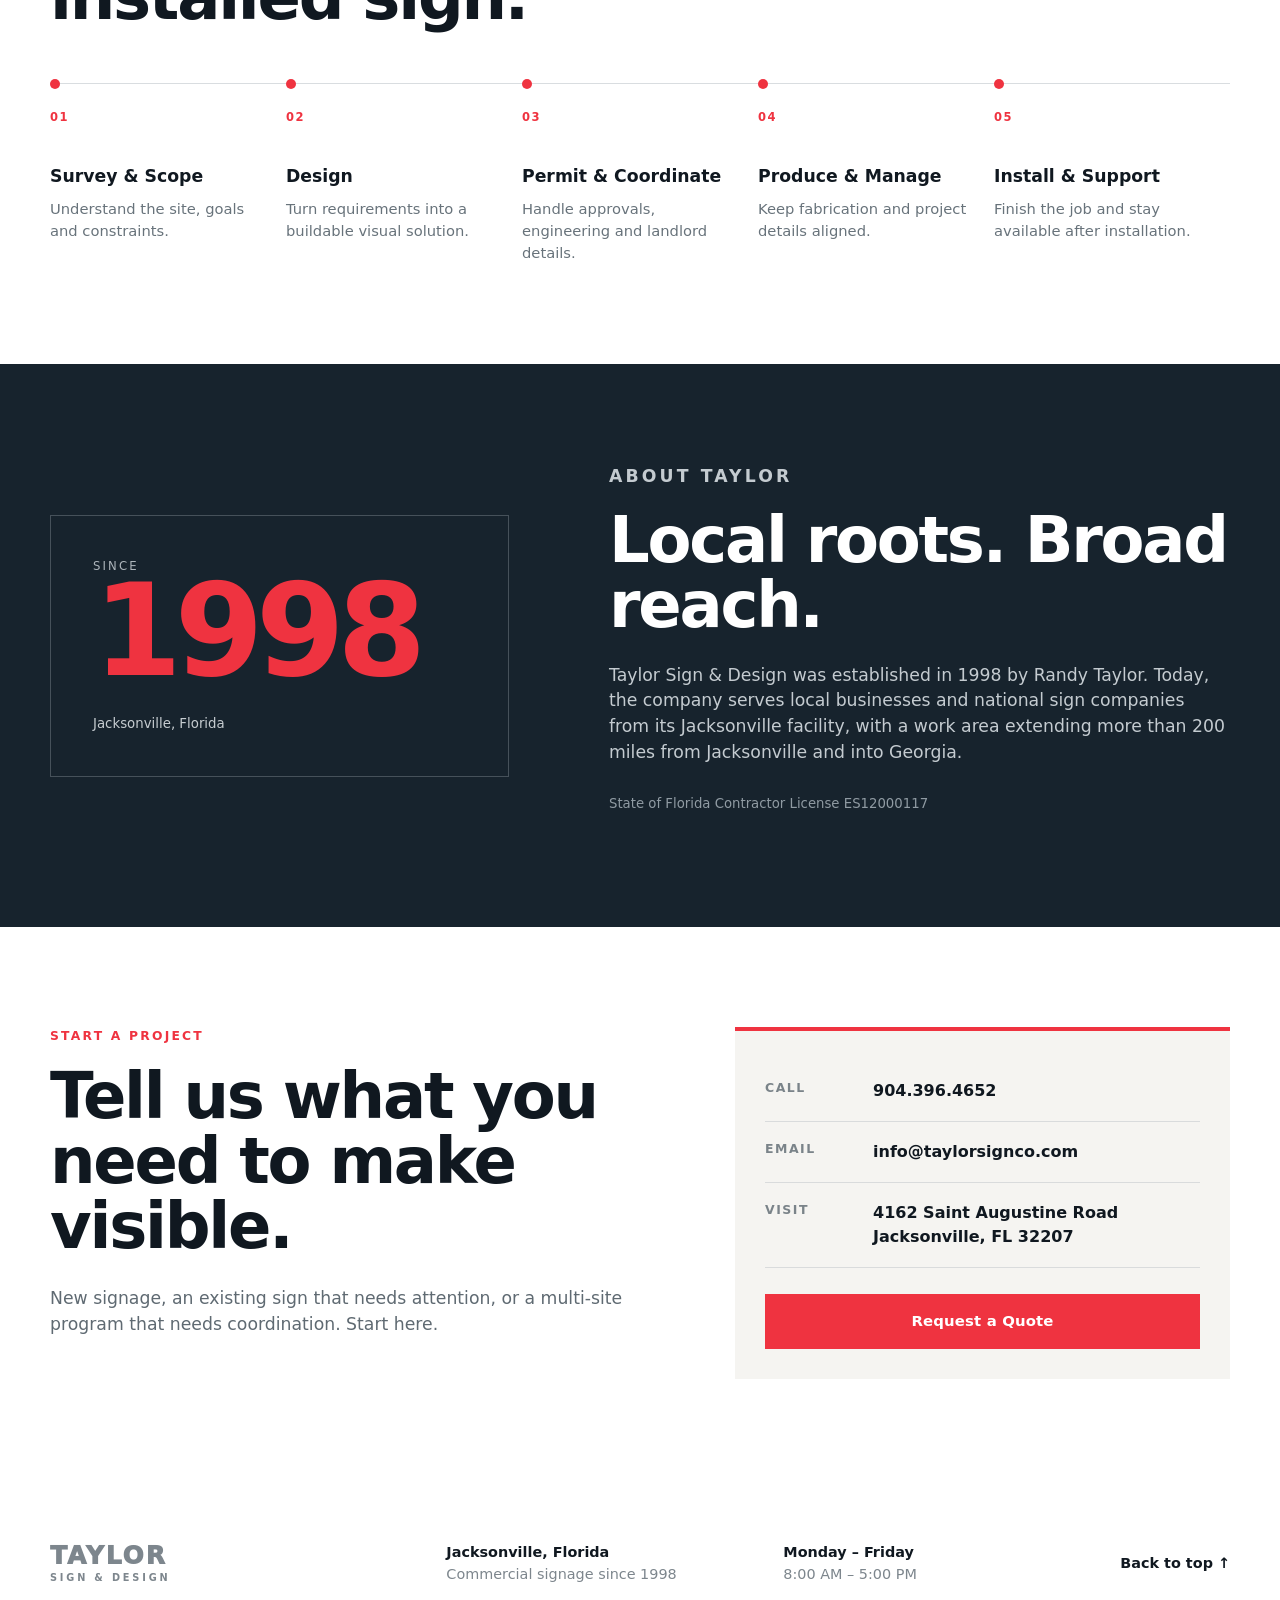
==== commit 4b7f5574: "Apply V5 scale pass to index.html" ====
--- a/index.html
+++ b/index.html
@@ -182,4 +182,4 @@
   </footer>
   <script src="assets/site.js"></script>
 </body>
-</html>+</html>
--- a/assets/site.css
+++ b/assets/site.css
@@ -8,40 +8,7 @@
   --line:#d9dde0;
   --shell:min(1180px, calc(100% - 48px));
 }
-*{box-sizing:border-box}html{scroll-behavior:smooth}body{margin:0;font-family:Inter,ui-sans-serif,system-ui,-apple-system,BlinkMacSystemFont,"Segoe UI",sans-serif;color:var(--ink);background:#fff;line-height:1.5}a{color:inherit;text-decoration:none}img{display:block;width:100%}.shell{width:var(--shell);margin-inline:auto}.section-pad{padding:82px 0}.eyebrow{margin:0 0 18px;font-size:.77rem;font-weight:800;letter-spacing:.18em;text-transform:uppercase;color:#fff}.eyebrow.dark{color:var(--red)}h1,h2,h3,p{margin-top:0}h1,h2,h3{line-height:1.02;letter-spacing:-.035em}h2{font-size:clamp(2.25rem,4.3vw,4rem);margin-bottom:0}.site-header{height:84px;padding:0 max(24px,calc((100vw - 1180px)/2));display:flex;align-items:center;justify-content:space-between;position:absolute;z-index:20;top:0;left:0;right:0;color:#fff;border-bottom:1px solid rgba(255,255,255,.22)}.wordmark{display:inline-flex;flex-direction:column;line-height:.8}.wordmark-main{font-weight:950;font-size:2rem;letter-spacing:.08em}.wordmark-sub{font-weight:800;font-size:.61rem;letter-spacing:.29em;margin-top:8px;color:var(--red)}.main-nav{display:flex;align-items:center;gap:30px;font-weight:700;font-size:.92rem}.main-nav a:not(.nav-cta){opacity:.9}.main-nav a:hover{opacity:1}.nav-cta{border:1px solid rgba(255,255,255,.55);padding:11px 16px}.menu-toggle{display:none}.hero{height:min(760px,84vh);min-height:610px;position:relative;color:#fff;overflow:hidden;background:#18222a}.hero-media{position:absolute;inset:0;background:url('https://6aad9b55321b9ff4ff5b09b3--taylorsignco-test.netlify.app/assets/img/hero-tyme.webp') center/cover no-repeat;transform:scale(1.015)}.hero-scrim{position:absolute;inset:0;background:linear-gradient(90deg,rgba(10,16,21,.86) 0%,rgba(10,16,21,.58) 45%,rgba(10,16,21,.1) 78%),linear-gradient(0deg,rgba(10,16,21,.4),transparent 35%)}.hero-content{position:relative;z-index:2;padding-top:185px}.hero h1{font-size:clamp(3.5rem,6.6vw,6.35rem);max-width:900px;margin:0 0 24px;font-weight:900}.hero h1 span{color:var(--red)}.hero-copy{font-size:clamp(1rem,1.35vw,1.18rem);max-width:640px;color:rgba(255,255,255,.88);margin-bottom:30px}.hero-actions{display:flex;gap:14px;flex-wrap:wrap}.button{display:inline-flex;align-items:center;justify-content:center;padding:15px 22px;font-weight:850;font-size:.93rem;letter-spacing:.01em;border:1px solid transparent;transition:.2s ease}.button.primary{background:var(--red);color:#fff}.button.primary:hover{background:#d82634}.button.ghost{border-color:rgba(255,255,255,.55);color:#fff;background:rgba(255,255,255,.04);backdrop-filter:blur(4px)}.button.full{width:100%}.scroll-cue{position:absolute;z-index:3;bottom:26px;left:50%;font-size:1.4rem;color:#fff;opacity:.72}.intro{display:grid;grid-template-columns:1.05fr .95fr;gap:68px;align-items:start}.intro h2{max-width:600px}.intro-copy{font-size:1.04rem;color:#44515a;padding-top:34px}.text-link{display:inline-block;margin-top:16px;color:var(--ink);font-weight:800;border-bottom:2px solid var(--red);padding-bottom:4px}.work-section{background:var(--paper)}.section-heading{display:flex;align-items:end;justify-content:space-between;gap:44px;margin-bottom:36px}.section-heading>p{max-width:420px;color:#5b656d;margin-bottom:7px;font-size:.98rem}.project-grid{display:grid;grid-template-columns:repeat(3,1fr);gap:18px}.project-card{position:relative;overflow:hidden;background:#ddd;min-height:260px}.project-card-large{grid-column:span 2;grid-row:span 2;min-height:520px}.project-card-wide{grid-column:span 2}.project-card img{height:100%;min-height:260px;object-fit:cover;transition:transform .5s ease}.project-card:hover img{transform:scale(1.025)}.project-meta{position:absolute;left:0;right:0;bottom:0;padding:58px 22px 18px;background:linear-gradient(transparent,rgba(7,12,16,.82));color:#fff;display:flex;justify-content:space-between;align-items:end;gap:20px}.project-meta strong{font-size:1.08rem}.project-meta span{font-size:.8rem;opacity:.78}.services-section{background:var(--ink);color:#fff}.section-heading.inverse>p{color:#aab3bb}.service-grid{display:grid;grid-template-columns:repeat(3,1fr);border-top:1px solid #35424c;border-left:1px solid #35424c}.service-grid article{padding:30px;border-right:1px solid #35424c;border-bottom:1px solid #35424c;min-height:235px}.service-grid span{font-size:.75rem;color:var(--red);font-weight:900;letter-spacing:.12em}.service-grid h3{font-size:1.5rem;margin:40px 0 12px}.service-grid p{color:#b4bcc2;margin:0}.process-track{list-style:none;margin:42px 0 0;padding:0;display:grid;grid-template-columns:repeat(5,1fr);border-top:1px solid var(--line)}.process-track li{padding:25px 24px 0 0;position:relative}.process-track li:before{content:"";position:absolute;top:-5px;left:0;width:10px;height:10px;background:var(--red);border-radius:50%}.process-track b{display:block;color:var(--red);font-size:.72rem;letter-spacing:.13em;margin-bottom:38px}.process-track strong{display:block;font-size:1.08rem;margin-bottom:8px}.process-track span{display:block;color:#68737b;font-size:.92rem}.about-section{background:var(--ink2);color:#fff}.about-grid{display:grid;grid-template-columns:.82fr 1.18fr;gap:78px;align-items:center}.about-stat{border:1px solid #46515a;padding:42px;display:flex;flex-direction:column}.about-stat span{color:#adb5bb;text-transform:uppercase;font-size:.73rem;letter-spacing:.18em}.about-stat strong{font-size:clamp(4.6rem,8.2vw,7.6rem);line-height:.86;color:var(--red);letter-spacing:-.06em}.about-stat small{margin-top:28px;color:#c6ccd0}.about-grid h2{margin-bottom:24px}.about-grid p{color:#c4cbd0;font-size:1rem;max-width:670px}.about-grid .license{font-size:.83rem;color:#909ba3;margin-top:28px}.contact-section{background:#fff}.contact-grid{display:grid;grid-template-columns:1.1fr .9fr;gap:64px}.contact-grid>div:first-child>p:last-child{color:#5f6a72;max-width:650px;font-size:1rem;margin-top:22px}.contact-card{border-top:4px solid var(--red);background:var(--paper);padding:30px}.contact-card>a:not(.button),.contact-card>div{display:grid;grid-template-columns:90px 1fr;gap:18px;padding:18px 0;border-bottom:1px solid #d9dbdc}.contact-card span{font-size:.78rem;text-transform:uppercase;letter-spacing:.12em;color:#7a8389;font-weight:800}.contact-card strong{font-size:1rem}.contact-card .button{margin-top:26px}.footer-grid{min-height:170px;display:grid;grid-template-columns:1.2fr 1fr 1fr auto;align-items:center;gap:40px}.footer-grid>div:not(.wordmark){display:flex;flex-direction:column;font-size:.9rem}.footer-grid span{color:#7d868d}.footer-grid>a{font-size:.9rem;font-weight:800}.footer-wordmark .wordmark-main{font-size:1.55rem}
-@media(max-width:900px){:root{--shell:min(100% - 34px,1180px)}.section-pad{padding:64px 0}.main-nav{display:none;position:absolute;top:84px;left:0;right:0;background:var(--ink);padding:25px;flex-direction:column;align-items:flex-start}.main-nav.open{display:flex}.menu-toggle{display:block;border:1px solid rgba(255,255,255,.45);background:transparent;color:#fff;padding:9px 13px;font-weight:800}.hero{min-height:640px}.hero-content{padding-top:170px}.intro,.about-grid,.contact-grid{grid-template-columns:1fr;gap:40px}.intro-copy{padding-top:0}.section-heading{align-items:start;flex-direction:column;gap:20px}.project-grid{grid-template-columns:1fr 1fr}.project-card-large{grid-column:span 2;min-height:460px}.project-card-wide{grid-column:span 2}.service-grid{grid-template-columns:1fr 1fr}.process-track{grid-template-columns:1fr}.process-track li{padding:25px 0 25px 26px;border-left:1px solid var(--line)}.process-track li:before{top:31px;left:-5px}.process-track b{margin-bottom:8px}.footer-grid{grid-template-columns:1fr 1fr;padding:35px 0}.site-header{padding-inline:17px}}
-@media(max-width:600px){.site-header{height:74px}.wordmark-main{font-size:1.55rem}.wordmark-sub{font-size:.5rem}.main-nav{top:74px}.hero{min-height:600px;height:82vh}.hero-content{padding-top:150px}.hero h1{font-size:clamp(3rem,15vw,4.5rem)}.hero-copy{font-size:1rem}.project-grid,.service-grid{grid-template-columns:1fr}.project-card-large,.project-card-wide{grid-column:span 1;min-height:330px}.service-grid article{min-height:230px}.footer-grid{grid-template-columns:1fr;gap:24px}.about-stat{padding:30px}.contact-card{padding:22px}.contact-card>a:not(.button),.contact-card>div{grid-template-columns:1fr;gap:4px}}
-
-.heading-actions{max-width:430px;display:flex;flex-direction:column;align-items:flex-start;gap:6px}
-.heading-actions p{color:#5b656d;margin:0;font-size:.98rem}
-.work-cta{display:flex;justify-content:center;margin-top:36px}
-.dark-button{background:var(--ink);color:#fff}
-.dark-button:hover{background:#24313a}
-.visual-band{display:grid;grid-template-columns:repeat(6,1fr);height:175px;overflow:hidden;background:var(--ink)}
-.visual-band a{display:block;overflow:hidden}
-.visual-band img{height:100%;object-fit:cover;transition:transform .45s ease,filter .45s ease}
-.visual-band a:hover img{transform:scale(1.035);filter:brightness(1.04)}
-.inner-page{background:var(--paper)}
-.inner-header{position:relative;background:var(--ink);color:#fff}
-.active-nav{color:#fff;border-bottom:2px solid var(--red);padding-bottom:4px}
-.portfolio-hero{background:var(--ink2);color:#fff;padding:90px 0 78px;position:relative;overflow:hidden}
-.portfolio-hero:after{content:"";position:absolute;right:-7vw;bottom:-12vw;width:48vw;height:48vw;border:1px solid rgba(255,255,255,.08);border-radius:50%}
-.portfolio-hero h1{font-size:clamp(3.8rem,7.2vw,6.5rem);max-width:940px;margin:0 0 22px;font-weight:900;line-height:.94}
-.portfolio-hero h1 span{color:var(--red)}
-.portfolio-hero p:last-child{font-size:1.03rem;color:#c5ccd1;max-width:760px;margin-bottom:0}
-.portfolio-intro{display:grid;grid-template-columns:1.1fr .9fr;gap:60px;align-items:end;margin-bottom:32px}
-.portfolio-intro>p{color:#66717a;font-size:.98rem;margin-bottom:10px}
-.filter-row{display:flex;flex-wrap:wrap;gap:10px;margin-bottom:34px}
-.filter{border:1px solid #cfd4d7;background:#fff;color:var(--ink);padding:10px 14px;font-weight:800;font-size:.82rem;cursor:pointer}
-.filter:hover,.filter.active{background:var(--ink);color:#fff;border-color:var(--ink)}
-.gallery-grid{display:grid;grid-template-columns:repeat(3,1fr);gap:14px}
-.gallery-card{min-width:0}.gallery-card.is-hidden{display:none}
-.gallery-open{display:block;position:relative;width:100%;height:100%;border:0;padding:0;background:#dfe3e5;cursor:pointer;text-align:left;overflow:hidden;aspect-ratio:4/3}
-.gallery-open img{width:100%;height:100%;object-fit:cover;transition:transform .45s ease}.gallery-open:hover img{transform:scale(1.025)}
-.gallery-meta{position:absolute;left:0;right:0;bottom:0;padding:54px 18px 16px;background:linear-gradient(transparent,rgba(5,10,14,.85));color:#fff;display:flex;align-items:flex-end;justify-content:space-between;gap:14px}
-.gallery-meta strong{font-size:.98rem}.gallery-meta em{font-style:normal;font-size:.73rem;opacity:.75}
-.gallery-card:nth-child(7n+1) .gallery-open,.gallery-card:nth-child(11n+5) .gallery-open{aspect-ratio:1/1}.gallery-card:nth-child(9n+3) .gallery-open{aspect-ratio:5/4}
-.lightbox{position:fixed;inset:0;background:rgba(7,11,14,.94);z-index:1000;display:none;align-items:center;justify-content:center;padding:40px}.lightbox.open{display:flex}.lightbox img{max-width:min(1320px,92vw);max-height:88vh;width:auto;height:auto;object-fit:contain}.lightbox-close{position:absolute;right:25px;top:20px;border:0;background:transparent;color:#fff;font-size:3rem;line-height:1;cursor:pointer}
-.portfolio-cta{background:var(--ink);color:#fff;margin-top:82px}.portfolio-cta-grid{display:grid;grid-template-columns:1fr 1fr;gap:80px;align-items:end}.portfolio-cta-grid p{color:#bbc4ca;max-width:560px;font-size:.98rem}.portfolio-cta-grid .button{margin-top:14px}
-@media(max-width:900px){.visual-band{grid-template-columns:repeat(3,1fr);height:315px}.portfolio-intro,.portfolio-cta-grid{grid-template-columns:1fr;gap:28px}.gallery-grid{grid-template-columns:repeat(2,1fr)}}
-@media(max-width:600px){.visual-band{grid-template-columns:repeat(2,1fr);height:380px}.portfolio-hero{padding:68px 0 56px}.portfolio-hero h1{font-size:clamp(3.1rem,14vw,4.6rem)}.gallery-grid{grid-template-columns:1fr}.filter-row{gap:8px}.filter{font-size:.76rem;padding:9px 11px}.lightbox{padding:18px}}
+*{box-sizing:border-box}html{scroll-behavior:smooth}body{margin:0;font-family:Inter,ui-sans-serif,system-ui,-apple-system,BlinkMacSystemFont,"Segoe UI",sans-serif;color:var(--ink);background:#fff;line-height:1.5}a{color:inherit;text-decoration:none}img{display:block;width:100%}.shell{width:var(--shell);margin-inline:auto}.section-pad{padding:100px 0}.eyebrow{margin:0 0 18px;font-size:.77rem;font-weight:800;letter-spacing:.18em;text-transform:uppercase;color:#fff}.eyebrow.dark{color:var(--red)}h1,h2,h3,p{margin-top:0}h1,h2,h3{line-height:1.02;letter-spacing:-.035em}h2{font-size:clamp(2.5rem,5vw,4.6rem);margin-bottom:0}.site-header{height:84px;padding:0 max(24px,calc((100vw - 1180px)/2));display:flex;align-items:center;justify-content:space-between;position:absolute;z-index:20;top:0;left:0;right:0;color:#fff;border-bottom:1px solid rgba(255,255,255,.22)}.wordmark{display:inline-flex;flex-direction:column;line-height:.8}.wordmark-main{font-weight:950;font-size:2rem;letter-spacing:.08em}.wordmark-sub{font-weight:800;font-size:.61rem;letter-spacing:.29em;margin-top:8px;color:var(--red)}.main-nav{display:flex;align-items:center;gap:30px;font-weight:700;font-size:.92rem}.main-nav a:not(.nav-cta){opacity:.9}.main-nav a:hover{opacity:1}.nav-cta{border:1px solid rgba(255,255,255,.55);padding:11px 16px}.menu-toggle{display:none}.hero{height:min(860px,92vh);min-height:680px;position:relative;color:#fff;overflow:hidden;background:#18222a}.hero-media{position:absolute;inset:0;background:url('https://6aad9b55321b9ff4ff5b09b3--taylorsignco-test.netlify.app/assets/img/hero-tyme.webp') center/cover no-repeat;transform:scale(1.015)}.hero-scrim{position:absolute;inset:0;background:linear-gradient(90deg,rgba(10,16,21,.86) 0%,rgba(10,16,21,.58) 45%,rgba(10,16,21,.1) 78%),linear-gradient(0deg,rgba(10,16,21,.4),transparent 35%)}.hero-content{position:relative;z-index:2;padding-top:210px}.hero h1{font-size:clamp(4rem,8vw,7.5rem);max-width:990px;margin:0 0 28px;font-weight:900}.hero h1 span{color:var(--red)}.hero-copy{font-size:clamp(1.05rem,1.7vw,1.35rem);max-width:660px;color:rgba(255,255,255,.88);margin-bottom:35px}.hero-actions{display:flex;gap:14px;flex-wrap:wrap}.button{display:inline-flex;align-items:center;justify-content:center;padding:15px 22px;font-weight:850;font-size:.93rem;letter-spacing:.01em;border:1px solid transparent;transition:.2s ease}.button.primary{background:var(--red);color:#fff}.button.primary:hover{background:#d82634}.button.ghost{border-color:rgba(255,255,255,.55);color:#fff;background:rgba(255,255,255,.04);backdrop-filter:blur(4px)}.button.full{width:100%}.scroll-cue{position:absolute;z-index:3;bottom:26px;left:50%;font-size:1.4rem;color:#fff;opacity:.72}.intro{display:grid;grid-template-columns:1.05fr .95fr;gap:80px;align-items:start}.intro h2{max-width:600px}.intro-copy{font-size:1.15rem;color:#44515a;padding-top:42px}.text-link{display:inline-block;margin-top:16px;color:var(--ink);font-weight:800;border-bottom:2px solid var(--red);padding-bottom:4px}.work-section{background:var(--paper)}.section-heading{display:flex;align-items:end;justify-content:space-between;gap:50px;margin-bottom:44px}.section-heading>p{max-width:420px;color:#5b656d;margin-bottom:7px;font-size:1.05rem}.project-grid{display:grid;grid-template-columns:repeat(3,1fr);gap:18px}.project-card{position:relative;overflow:hidden;background:#ddd;min-height:300px}.project-card-large{grid-column:span 2;grid-row:span 2;min-height:620px}.project-card-wide{grid-column:span 2}.project-card img{height:100%;min-height:300px;object-fit:cover;transition:transform .5s ease}.project-card:hover img{transform:scale(1.025)}.project-meta{position:absolute;left:0;right:0;bottom:0;padding:58px 22px 18px;background:linear-gradient(transparent,rgba(7,12,16,.82));color:#fff;display:flex;justify-content:space-between;align-items:end;gap:20px}.project-meta strong{font-size:1.08rem}.project-meta span{font-size:.8rem;opacity:.78}.services-section{background:var(--ink);color:#fff}.section-heading.inverse>p{color:#aab3bb}.service-grid{display:grid;grid-template-columns:repeat(3,1fr);border-top:1px solid #35424c;border-left:1px solid #35424c}.service-grid article{padding:34px;border-right:1px solid #35424c;border-bottom:1px solid #35424c;min-height:260px}.service-grid span{font-size:.75rem;color:var(--red);font-weight:900;letter-spacing:.12em}.service-grid h3{font-size:1.65rem;margin:48px 0 14px}.service-grid p{color:#b4bcc2;margin:0}.process-track{list-style:none;margin:52px 0 0;padding:0;display:grid;grid-template-columns:repeat(5,1fr);border-top:1px solid var(--line)}.process-track li{padding:25px 24px 0 0;position:relative}.process-track li:before{content:"";position:absolute;top:-5px;left:0;width:10px;height:10px;background:var(--red);border-radius:50%}.process-track b{display:block;color:var(--red);font-size:.72rem;letter-spacing:.13em;margin-bottom:38px}.process-track strong{display:block;font-size:1.08rem;margin-bottom:8px}.process-track span{display:block;color:#68737b;font-size:.92rem}.about-section{background:var(--ink2);color:#fff}.about-grid{display:grid;grid-template-columns:.85fr 1.15fr;gap:100px;align-items:center}.about-stat{border:1px solid #46515a;padding:42px;display:flex;flex-direction:column}.about-stat span{color:#adb5bb;text-transform:uppercase;font-size:.73rem;letter-spacing:.18em}.about-stat strong{font-size:clamp(5rem,10vw,9rem);line-height:.86;color:var(--red);letter-spacing:-.06em}.about-stat small{margin-top:28px;color:#c6ccd0}.about-grid h2{margin-bottom:24px}.about-grid p{color:#c4cbd0;font-size:1.08rem;max-width:670px}.about-grid .license{font-size:.83rem;color:#909ba3;margin-top:28px}.contact-section{background:#fff}.contact-grid{display:grid;grid-template-columns:1.1fr .9fr;gap:80px}.contact-grid>div:first-child>p:last-child{color:#5f6a72;max-width:650px;font-size:1.08rem;margin-top:26px}.contact-card{border-top:4px solid var(--red);background:var(--paper);padding:30px}.contact-card>a:not(.button),.contact-card>div{display:grid;grid-template-columns:90px 1fr;gap:18px;padding:18px 0;border-bottom:1px solid #d9dbdc}.contact-card span{font-size:.78rem;text-transform:uppercase;letter-spacing:.12em;color:#7a8389;font-weight:800}.contact-card strong{font-size:1rem}.contact-card .button{margin-top:26px}.footer-grid{min-height:170px;display:grid;grid-template-columns:1.2fr 1fr 1fr auto;align-items:center;gap:40px}.footer-grid>div:not(.wordmark){display:flex;flex-direction:column;font-size:.9rem}.footer-grid span{color:#7d868d}.footer-grid>a{font-size:.9rem;font-weight:800}.footer-wordmark .wordmark-main{font-size:1.55rem}
+@media(max-width:900px){:root{--shell:min(100% - 34px,1180px)}.section-pad{padding:72px 0}.main-nav{display:none;position:absolute;top:84px;left:0;right:0;background:var(--ink);padding:25px;flex-direction:column;align-items:flex-start}.main-nav.open{display:flex}.menu-toggle{display:block;border:1px solid rgba(255,255,255,.45);background:transparent;color:#fff;padding:9px 13px;font-weight:800}.hero{min-height:700px}.hero-content{padding-top:190px}.intro,.about-grid,.contact-grid{grid-template-columns:1fr;gap:40px}.intro-copy{padding-top:0}.section-heading{align-items:start;flex-direction:column;gap:20px}.project-grid{grid-template-columns:1fr 1fr}.project-card-large{grid-column:span 2;min-height:520px}.project-card-wide{grid-column:span 2}.service-grid{grid-template-columns:1fr 1fr}.process-track{grid-template-columns:1fr}.process-track li{padding:25px 0 25px 26px;border-left:1px solid var(--line)}.process-track li:before{top:31px;left:-5px}.process-track b{margin-bottom:8px}.footer-grid{grid-template-columns:1fr 1fr;padding:35px 0}.site-header{padding-inline:17px}}
+@media(max-width:600px){.site-header{height:74px}.wordmark-main{font-size:1.55rem}.wordmark-sub{font-size:.5rem}.main-nav{top:74px}.hero{min-height:650px;height:86vh}.hero-content{padding-top:165px}.hero h1{font-size:clamp(3.25rem,17vw,5rem)}.hero-copy{font-size:1rem}.project-grid,.service-grid{grid-template-columns:1fr}.project-card-large,.project-card-wide{grid-column:span 1;min-height:360px}.service-grid article{min-height:230px}.footer-grid{grid-template-columns:1fr;gap:24px}.about-stat{padding:30px}.contact-card{padding:22px}.contact-card>a:not(.button),.contact-card>div{grid-template-columns:1fr;gap:4px}}
+.heading-actions{max-width:430px;display:flex;flex-direction:column;align-items:flex-start;gap:6px}.heading-actions p{color:#5b656d;margin:0;font-size:1.05rem}.work-cta{display:flex;justify-content:center;margin-top:36px}.dark-button{background:var(--ink);color:#fff}.dark-button:hover{background:#24313a}.visual-band{display:grid;grid-template-columns:repeat(6,1fr);height:210px;overflow:hidden;background:var(--ink)}.visual-band a{display:block;overflow:hidden}.visual-band img{height:100%;object-fit:cover;transition:transform .45s ease,filter .45s ease}.visual-band a:hover img{transform:scale(1.035);filter:brightness(1.04)}.inner-page{background:var(--paper)}.inner-header{position:relative;background:var(--ink);color:#fff}.active-nav{color:#fff;border-bottom:2px solid var(--red);padding-bottom:4px}.portfolio-hero{background:var(--ink2);color:#fff;padding:110px 0 95px;position:relative;overflow:hidden}.portfolio-hero:after{content:"";position:absolute;right:-7vw;bottom:-12vw;width:48vw;height:48vw;border:1px solid rgba(255,255,255,.08);border-radius:50%}.portfolio-hero h1{font-size:clamp(4.4rem,9vw,8rem);max-width:1000px;margin:0 0 26px;font-weight:900;line-height:.92}.portfolio-hero h1 span{color:var(--red)}.portfolio-hero p:last-child{font-size:1.15rem;color:#c5ccd1;max-width:760px;margin-bottom:0}.portfolio-intro{display:grid;grid-template-columns:1.1fr .9fr;gap:70px;align-items:end;margin-bottom:38px}.portfolio-intro>p{color:#66717a;font-size:1.05rem;margin-bottom:10px}.filter-row{display:flex;flex-wrap:wrap;gap:10px;margin-bottom:34px}.filter{border:1px solid #cfd4d7;background:#fff;color:var(--ink);padding:10px 14px;font-weight:800;font-size:.82rem;cursor:pointer}.filter:hover,.filter.active{background:var(--ink);color:#fff;border-color:var(--ink)}.gallery-grid{display:grid;grid-template-columns:repeat(3,1fr);gap:16px}.gallery-card{min-width:0}.gallery-card.is-hidden{display:none}.gallery-open{display:block;position:relative;width:100%;height:100%;border:0;padding:0;background:#dfe3e5;cursor:pointer;text-align:left;overflow:hidden;aspect-ratio:4/3}.gallery-open img{width:100%;height:100%;object-fit:cover;transition:transform .45s ease}.gallery-open:hover img{transform:scale(1.025)}.gallery-meta{position:absolute;left:0;right:0;bottom:0;padding:54px 18px 16px;background:linear-gradient(transparent,rgba(5,10,14,.85));color:#fff;display:flex;align-items:flex-end;justify-content:space-between;gap:14px}.gallery-meta strong{font-size:.98rem}.gallery-meta em{font-style:normal;font-size:.73rem;opacity:.75}.gallery-card:nth-child(7n+1) .gallery-open,.gallery-card:nth-child(11n+5) .gallery-open{aspect-ratio:1/1}.gallery-card:nth-child(9n+3) .gallery-open{aspect-ratio:5/4}.lightbox{position:fixed;inset:0;background:rgba(7,11,14,.94);z-index:1000;display:none;align-items:center;justify-content:center;padding:40px}.lightbox.open{display:flex}.lightbox img{max-width:min(1320px,92vw);max-height:88vh;width:auto;height:auto;object-fit:contain}.lightbox-close{position:absolute;right:25px;top:20px;border:0;background:transparent;color:#fff;font-size:3rem;line-height:1;cursor:pointer}.portfolio-cta{background:var(--ink);color:#fff;margin-top:100px}.portfolio-cta-grid{display:grid;grid-template-columns:1fr 1fr;gap:80px;align-items:end}.portfolio-cta-grid p{color:#bbc4ca;max-width:560px;font-size:1.06rem}.portfolio-cta-grid .button{margin-top:14px}@media(max-width:900px){.visual-band{grid-template-columns:repeat(3,1fr);height:360px}.portfolio-intro,.portfolio-cta-grid{grid-template-columns:1fr;gap:28px}.gallery-grid{grid-template-columns:repeat(2,1fr)}}@media(max-width:600px){.visual-band{grid-template-columns:repeat(2,1fr);height:420px}.portfolio-hero{padding:80px 0 66px}.portfolio-hero h1{font-size:clamp(3.4rem,16vw,5rem)}.gallery-grid{grid-template-columns:1fr}.filter-row{gap:8px}.filter{font-size:.76rem;padding:9px 11px}.lightbox{padding:18px}}
